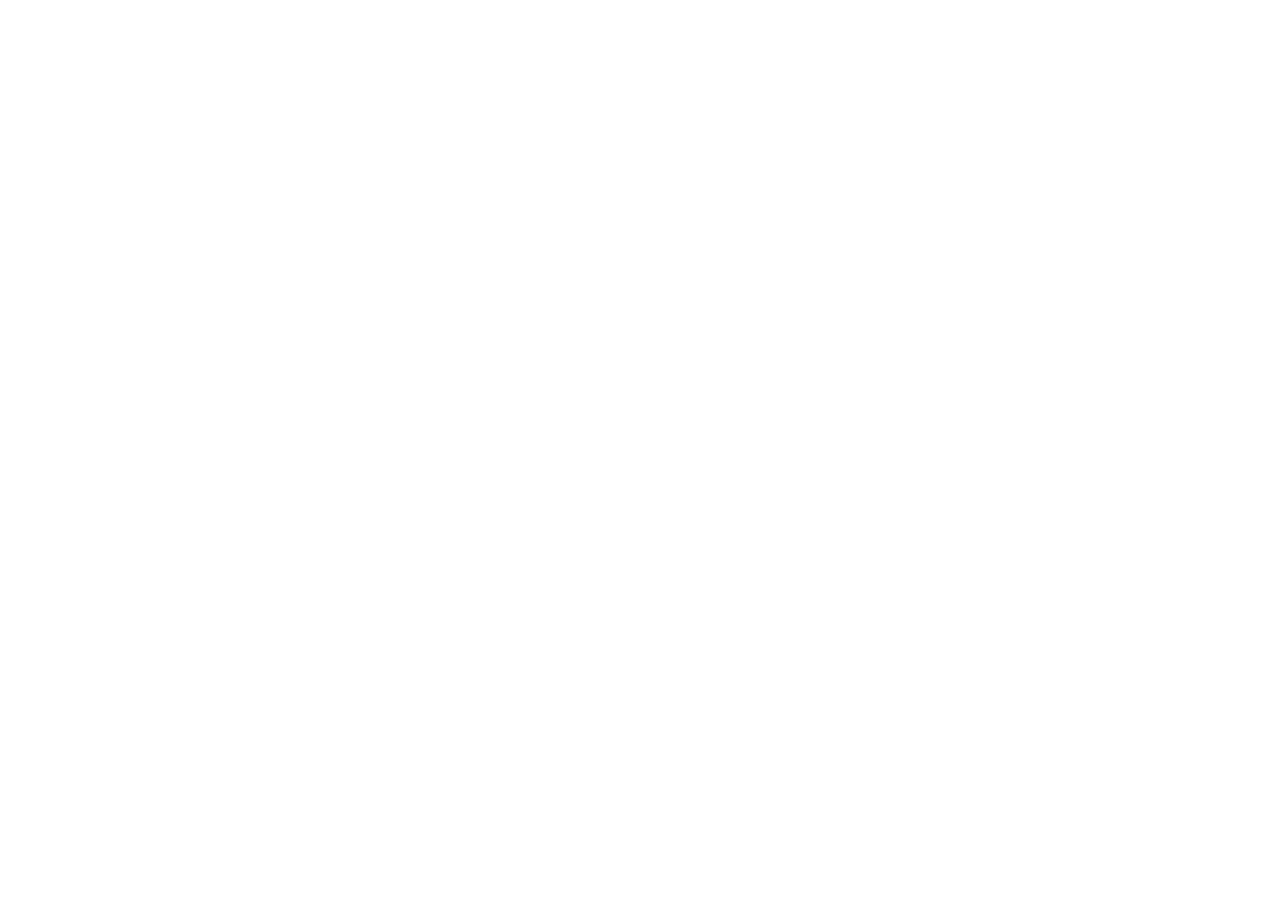
==== about.html @ a65d9032 "Add files via upload" ====
<!DOCTYPE html>
<html lang="en">
<head>
<meta charset="utf-8">
<meta name="viewport" content="width=device-width, initial-scale=1">
<title>Methodology · Financing Quality Infrastructure in Africa</title>
<link rel="icon" href="assets/favicon.svg" type="image/svg+xml">
<link rel="stylesheet" href="css/main.css">
</head>
<body>
<main id="main">
  <section class="pad"><div class="wrap" id="content" style="max-width:820px"></div></section>
</main>
<script src="js/i18n.js"></script>
<script src="js/common.js"></script>
<script>
qiMount("about");
var C = {
 en: [
  ["Methodology in brief", ""],
  ["Why this survey", "Quality Infrastructure (QI), the system of standards, metrology, accreditation, conformity assessment and market surveillance, underpins trade competitiveness, industrial development and consumer protection. Across Africa, QI institutions remain chronically underfunded. Under the ACP Quality Infrastructure Programme (funded by the European Union and the OACPS), UNIDO, AUDA-NEPAD and the African Union Commission are building the evidence base on how QI is financed, where the gaps are, and which financing solutions are feasible. Results feed a continental publication in November 2026."],
  ["The adaptive design", "Each respondent answers 43 items in 20 to 25 minutes: a 6-item profile, a 19-question common core, one 8-question module fitted to the country's tier, one 8-question module for the respondent's institutional family, and a 2-item closing. Questions appear in screens of at most four. There are no right or wrong answers; FACT, ESTIMATE and PERCEPTION tags keep facts checkable and judgements honest."],
  ["Country tiers", "Every African Union member state (all 55) is assigned to one of three tiers before fieldwork, using only published, verifiable evidence: ILAC MRA signatory status (own or through the regional bodies SADCAS and SOAC), BIPM membership and CMCs published in the KCDB, ISO membership category, OIML membership, and ARSO and AFRIMETS participation, cross-checked against GQII 2025 and UNIDO's QI4SD Index 2024. The scoring rule is deterministic: anyone can recompute every assignment from the cited sources. Respondents answer no screening questions."],
  ["Who answers", "Seven respondent families: finance and budget authorities; policy, oversight and authorities; QI institutions; regulators and market surveillance; private sector and MSMEs; banks, DFIs and investors; development partners, RECs, academia and subnational government. Country coordinators target 11 to 20 respondents per country across the families."],
  ["Data protection", "Participation is voluntary and consent is collected first. Responses are confidential and reported only in aggregate; no public figure is shown from fewer than 3 respondents. Names and emails are stored separately from answers and used only for administration. Processing aligns with the AU Convention on Cyber Security and Personal Data Protection (Malabo Convention) and with the GDPR where applicable."],
  ["Zero-fabrication rule", "This platform never displays invented data. Analytics show only verified published statuses (with their as-of dates) and, once fieldwork begins, aggregated survey responses that pass validation and the aggregation threshold. Sample charts in this prototype carry a visible DEMO DATA mark."]
 ],
 fr: [
  ["La méthodologie en bref", ""],
  ["Pourquoi cette enquête", "L'infrastructure de la qualité (IQ), le système des normes, de la métrologie, de l'accréditation, de l'évaluation de la conformité et de la surveillance du marché, sous-tend la compétitivité commerciale, le développement industriel et la protection des consommateurs. En Afrique, les institutions de l'IQ demeurent chroniquement sous-financées. Dans le cadre du Programme Infrastructure Qualité ACP (financé par l'Union européenne et l'OEACP), l'ONUDI, l'AUDA-NEPAD et la Commission de l'Union africaine construisent la base de données sur le financement de l'IQ, les déficits et les solutions envisageables. Les résultats alimentent une publication continentale en novembre 2026."],
  ["La conception adaptative", "Chaque répondant traite 43 questions en 20 à 25 minutes : un profil de 6 questions, un tronc commun de 19 questions, un module de 8 questions adapté au palier du pays, un module de 8 questions propre à sa famille institutionnelle et une clôture de 2 questions. Les questions s'affichent par écrans de quatre au maximum. Il n'y a ni bonnes ni mauvaises réponses ; les étiquettes FACT, ESTIMATE et PERCEPTION distinguent les faits vérifiables des jugements professionnels."],
  ["Les paliers pays", "Chaque État membre de l'Union africaine (les 55) est affecté à l'un des trois paliers avant le terrain, sur la seule base de données publiées et vérifiables : statut de signataire du MRA de l'ILAC (en propre ou via les organismes régionaux SADCAS et SOAC), adhésion au BIPM et CMC publiées dans la KCDB, catégorie de membre ISO, adhésion à l'OIML, participation à l'ARSO et à AFRIMETS, avec recoupement par le GQII 2025 et l'indice QI4SD 2024 de l'ONUDI. La règle de notation est déterministe : chacun peut recalculer chaque affectation à partir des sources citées. Les répondants ne remplissent aucun questionnaire de présélection."],
  ["Qui répond", "Sept familles de répondants : autorités des finances et du budget ; politiques, contrôle et autorités ; institutions de l'IQ ; régulateurs et surveillance du marché ; secteur privé et MPME ; banques, IFD et investisseurs ; partenaires, CER, académie et collectivités. Les coordonnateurs nationaux visent 11 à 20 répondants par pays répartis entre les familles."],
  ["Protection des données", "La participation est volontaire et le consentement est recueilli en premier. Les réponses sont confidentielles et publiées uniquement sous forme agrégée ; aucun chiffre public n'est issu de moins de 3 répondants. Les noms et courriels sont conservés séparément des réponses et servent uniquement à l'administration. Le traitement s'aligne sur la Convention de Malabo de l'UA et sur le RGPD lorsqu'il s'applique."],
  ["Règle de zéro fabrication", "Cette plateforme n'affiche jamais de données inventées. Les analyses ne montrent que des statuts publiés vérifiés (avec leur date de référence) et, dès le début du terrain, des réponses agrégées ayant passé la validation et le seuil d'agrégation. Les graphiques d'exemple de ce prototype portent la mention visible DONNÉES DE DÉMONSTRATION."]
 ],
 ar: [
  ["المنهجية باختصار", ""],
  ["لماذا هذا الاستبيان", "البنية التحتية للجودة، أي منظومة المواصفات والمترولوجيا والاعتماد وتقييم المطابقة ومراقبة السوق، هي أساس القدرة التنافسية التجارية والتنمية الصناعية وحماية المستهلك. وتعاني مؤسساتها في أفريقيا نقصاً مزمناً في التمويل. في إطار برنامج البنية التحتية للجودة لدول أفريقيا والكاريبي والمحيط الهادئ (بتمويل من الاتحاد الأوروبي ومنظمة دول أفريقيا والكاريبي والمحيط الهادئ)، تبني اليونيدو وأودا-نيباد ومفوضية الاتحاد الأفريقي قاعدة الأدلة حول كيفية تمويل هذه المنظومة ومواطن الفجوات والحلول التمويلية الممكنة. وتغذي النتائج منشوراً قارياً في نوفمبر 2026."],
  ["التصميم التكيفي", "يجيب كل مشارك عن 43 عنصراً في 20 إلى 25 دقيقة: ملف تعريفي من 6 عناصر، وجذع مشترك من 19 سؤالاً، ووحدة من 8 أسئلة تناسب فئة البلد، ووحدة من 8 أسئلة تخص الفئة المؤسسية للمجيب، وخاتمة من عنصرين. وتظهر الأسئلة في شاشات لا تتجاوز أربعة أسئلة. لا توجد إجابات صحيحة أو خاطئة؛ وتميّز وسوم الحقيقة والتقدير والانطباع بين الوقائع القابلة للتحقق والأحكام المهنية."],
  ["فئات البلدان", "تُصنَّف كل دولة عضو في الاتحاد الأفريقي (وعددها 55) في واحدة من ثلاث فئات قبل العمل الميداني، استناداً حصراً إلى أدلة منشورة وقابلة للتحقق: صفة الموقِّع على ترتيب ILAC MRA (مباشرة أو عبر الهيئتين الإقليميتين سادكاس وسواك)، وعضوية المكتب الدولي للأوزان والمقاييس والقدرات المنشورة في قاعدة KCDB، وفئة العضوية في الأيزو، وعضوية المنظمة الدولية للمترولوجيا القانونية، والمشاركة في أرسو وأفريميتس، مع مقارنة بمؤشر GQII 2025 ومؤشر اليونيدو QI4SD 2024. قاعدة التصنيف حتمية: يمكن لأي جهة إعادة احتساب كل تصنيف من المصادر المذكورة. ولا يجيب المشاركون عن أي أسئلة فرز."],
  ["من يجيب", "سبع فئات من المجيبين: سلطات المالية والموازنة؛ السياسات والرقابة والهيئات؛ مؤسسات البنية التحتية للجودة؛ الجهات التنظيمية ومراقبة السوق؛ القطاع الخاص والمنشآت الصغرى والصغيرة والمتوسطة؛ المصارف ومؤسسات التمويل الإنمائي والمستثمرون؛ الشركاء والتجمعات الإقليمية والأوساط الأكاديمية والحكومات المحلية. ويستهدف المنسقون الوطنيون من 11 إلى 20 مجيباً في كل بلد موزعين على الفئات."],
  ["حماية البيانات", "المشاركة طوعية وتُجمع الموافقة أولاً. الإجابات سرية ولا تُنشر إلا بشكل مجمّع؛ ولا يُعرض أي رقم علني مستمد من أقل من ثلاثة مجيبين. وتُحفظ الأسماء وعناوين البريد منفصلة عن الإجابات وتُستخدم للأغراض الإدارية فقط. وتتوافق المعالجة مع اتفاقية مالابو للاتحاد الأفريقي ومع اللائحة الأوروبية لحماية البيانات حيثما تنطبق."],
  ["قاعدة عدم الاختلاق", "لا تعرض هذه المنصة أبداً بيانات مختلَقة. تُظهر التحليلات فقط الحالات المنشورة المُتحقَّق منها (مع تواريخها المرجعية)، وبعد بدء العمل الميداني، الإجابات المجمّعة التي تجتاز التحقق وعتبة التجميع. أما الرسوم التوضيحية في هذا النموذج فتحمل علامة «بيانات توضيحية» ظاهرة."]
 ]
};
var blocks = C[qiLang] || C.en;
document.getElementById("content").innerHTML = blocks.map(function(b, i){
  if (i === 0) return '<h2 class="sec" style="font-size:28px">' + esc(b[0]) + '</h2>';
  return '<h3 style="color:var(--navy);margin-top:26px">' + esc(b[0]) + '</h3><p style="font-size:15px;color:#333">' + esc(b[1]) + '</p>';
}).join("");
document.getElementById("content").insertAdjacentHTML("beforeend",
  '<p style="margin-top:26px"><a class="btn primary" href="survey.html?lang=' + qiLang + '">' + esc(T(QI_I18N.hero.cta)) + '</a></p>');
</script>
</body>
</html>
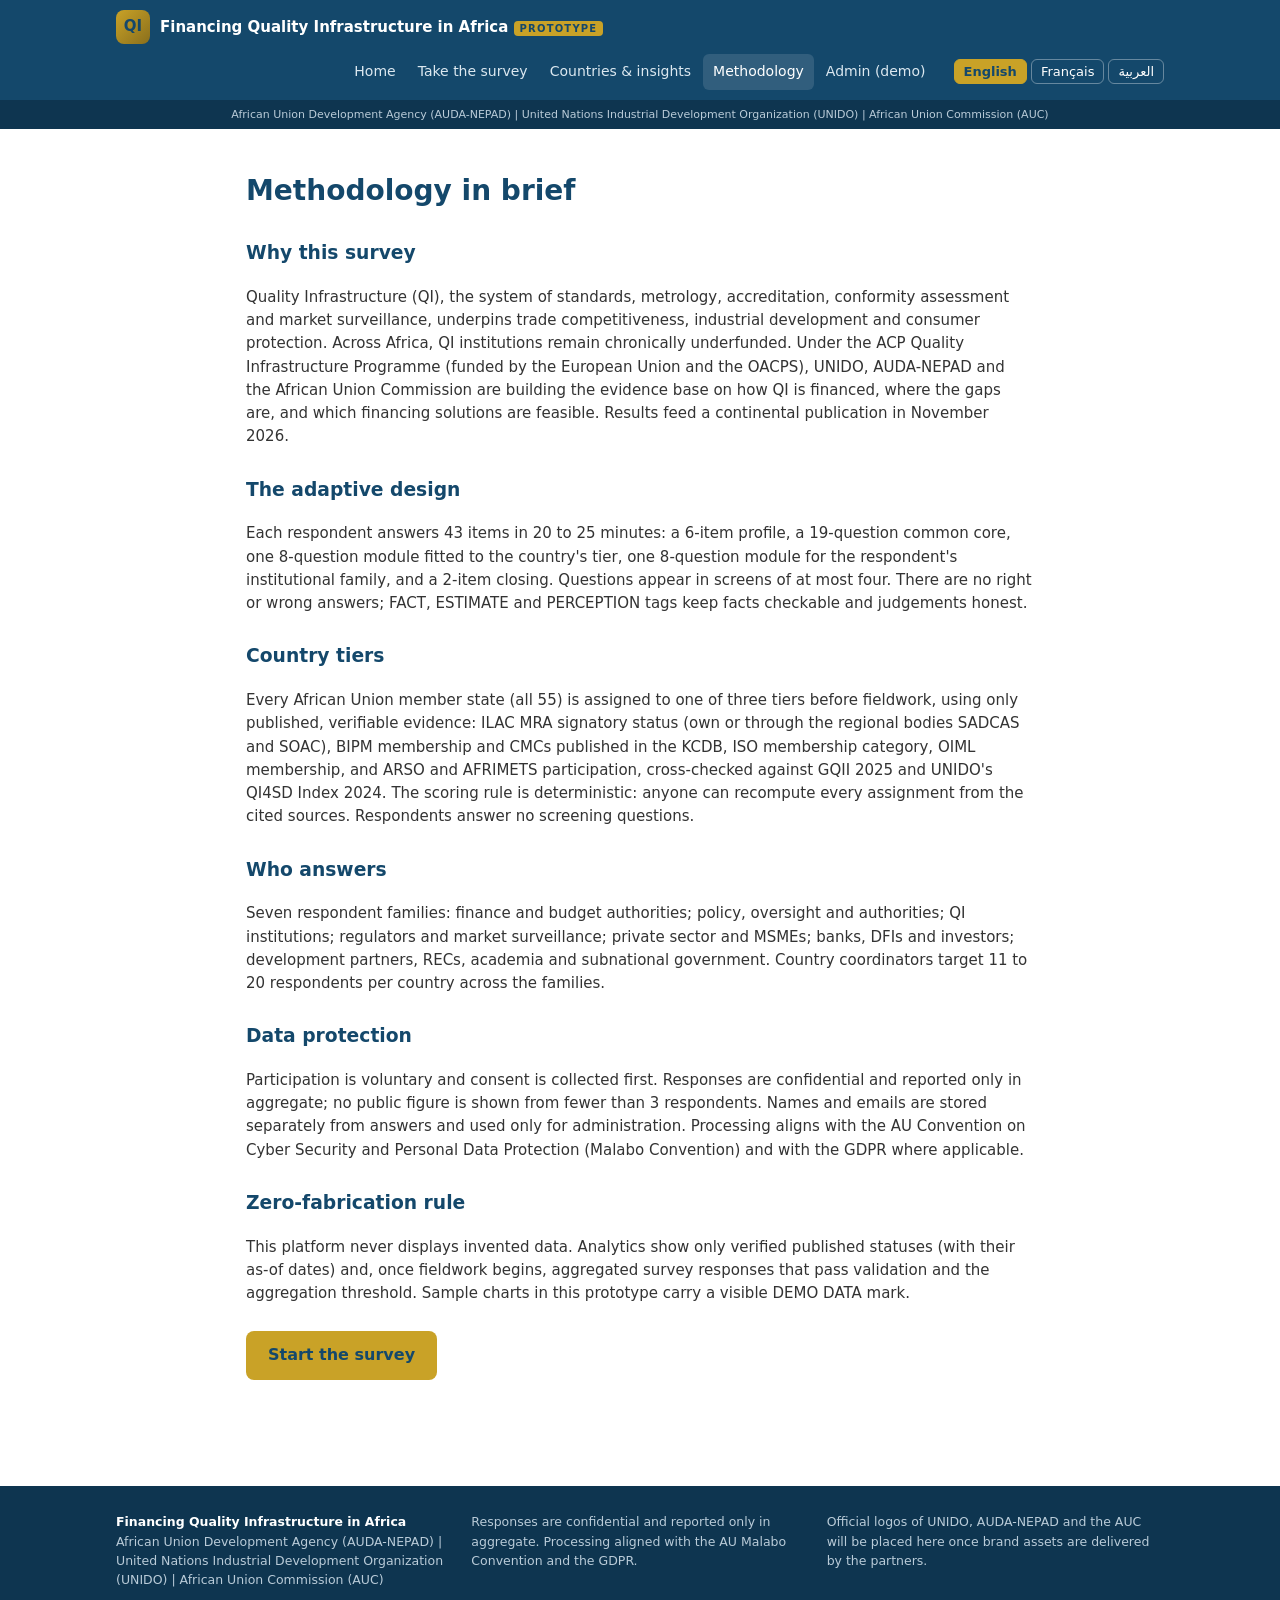
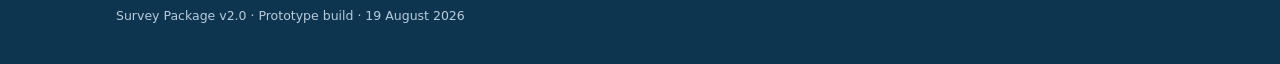
==== commit 883b109d: "Add files via upload" ====
--- a/about.html
+++ b/about.html
@@ -4,15 +4,15 @@
 <meta charset="utf-8">
 <meta name="viewport" content="width=device-width, initial-scale=1">
 <title>Methodology · Financing Quality Infrastructure in Africa</title>
-<link rel="icon" href="assets/favicon.svg" type="image/svg+xml">
-<link rel="stylesheet" href="css/main.css">
+<link rel="icon" href="favicon.svg" type="image/svg+xml">
+<link rel="stylesheet" href="main.css">
 </head>
 <body>
 <main id="main">
   <section class="pad"><div class="wrap" id="content" style="max-width:820px"></div></section>
 </main>
-<script src="js/i18n.js"></script>
-<script src="js/common.js"></script>
+<script src="i18n.js"></script>
+<script src="common.js"></script>
 <script>
 qiMount("about");
 var C = {
--- a/main.css
+++ b/main.css
@@ -0,0 +1,162 @@
+/* Financing Quality Infrastructure in Africa, prototype. Mobile-first, low-bandwidth, RTL-ready. */
+:root{
+  --navy:#14486B; --navy-d:#0E3550; --teal:#1F7A8C; --gold:#C9A227; --ink:#222; --grey:#5A6B76;
+  --light:#F2F6F9; --band:#E8EEF3; --line:#D5DEE5; --white:#fff;
+  /* tier colors: CVD-validated trio (dataviz validator, light surface, all checks pass) */
+  --t1:#eb6834; --t2:#2a78d6; --t3:#008300; --red:#B3261E;
+  --radius:10px; --shadow:0 1px 3px rgba(20,72,107,.10);
+  --sans:"Segoe UI",system-ui,-apple-system,"Noto Sans","Noto Sans Arabic",Tahoma,Arial,sans-serif;
+}
+*{box-sizing:border-box}
+html{-webkit-text-size-adjust:100%}
+body{margin:0;font-family:var(--sans);color:var(--ink);background:var(--white);line-height:1.55;font-size:16px}
+[dir="rtl"] body{line-height:1.7}
+img{max-width:100%}
+a{color:var(--teal)}
+.wrap{max-width:1080px;margin:0 auto;padding:0 16px}
+.skip{position:absolute;width:1px;height:1px;overflow:hidden;clip-path:inset(50%);white-space:nowrap}
+.skip:focus{position:fixed;inset-inline-start:8px;top:8px;width:auto;height:auto;overflow:visible;clip-path:none;background:var(--navy);color:#fff;padding:8px 14px;border-radius:6px;z-index:99}
+
+/* header */
+header.site{background:var(--navy);color:#fff}
+.topbar{display:flex;align-items:center;gap:10px;padding:10px 0;flex-wrap:wrap}
+.brand{display:flex;align-items:center;gap:10px;text-decoration:none;color:#fff;min-inline-size:0}
+.brand .mark{width:34px;height:34px;border-radius:8px;background:linear-gradient(135deg,var(--gold),#8a6f1c);display:grid;place-items:center;font-weight:800;color:var(--navy);font-size:15px;flex:none}
+.brand .name{font-weight:700;font-size:15px;line-height:1.25}
+.badge-proto{font-size:10px;font-weight:800;letter-spacing:.12em;background:var(--gold);color:var(--navy);border-radius:4px;padding:2px 6px;flex:none}
+nav.main{display:flex;gap:2px;flex-wrap:wrap;margin-inline-start:auto}
+nav.main a{color:#DCE8F0;text-decoration:none;padding:7px 10px;border-radius:6px;font-size:14px}
+nav.main a[aria-current="page"],nav.main a:hover{background:rgba(255,255,255,.12);color:#fff}
+.langs{display:flex;gap:4px;margin-inline-start:8px}
+.langs button{background:transparent;border:1px solid rgba(255,255,255,.35);color:#fff;border-radius:6px;padding:4px 9px;font-size:13px;cursor:pointer;font-family:inherit}
+.langs button[aria-pressed="true"]{background:var(--gold);border-color:var(--gold);color:var(--navy);font-weight:700}
+.partnerline{background:var(--navy-d);color:#B9CBD8;font-size:11px;padding:6px 0;text-align:center}
+
+/* hero */
+.hero{background:linear-gradient(180deg,var(--navy) 0%,#175077 100%);color:#fff;padding:42px 0 48px}
+.hero .kicker{color:var(--gold);font-weight:700;letter-spacing:.14em;font-size:12px;text-transform:uppercase}
+.hero h1{font-size:clamp(24px,4.5vw,38px);line-height:1.2;margin:.4em 0 .4em;max-width:22em}
+.hero p.lead{color:#D7E4EE;max-width:46em;font-size:17px}
+.btn{display:inline-block;border:0;border-radius:8px;padding:12px 22px;font-size:16px;font-weight:700;cursor:pointer;text-decoration:none;font-family:inherit}
+.btn.primary{background:var(--gold);color:var(--navy)}
+.btn.primary:hover{background:#d9b23a}
+.btn.ghost{background:transparent;color:#fff;border:1.5px solid rgba(255,255,255,.5);margin-inline-start:10px}
+.btn.ghost:hover{border-color:#fff}
+.btn.small{padding:8px 14px;font-size:14px}
+.btn[disabled]{opacity:.55;cursor:not-allowed}
+
+/* sections */
+section.pad{padding:40px 0}
+h2.sec{color:var(--navy);font-size:clamp(20px,3vw,27px);margin:0 0 6px}
+p.sub{color:var(--grey);margin-top:0;max-width:52em}
+.grid4{display:grid;gap:14px;grid-template-columns:repeat(auto-fit,minmax(210px,1fr));margin-top:18px}
+.card{background:var(--light);border:1px solid var(--line);border-radius:var(--radius);padding:16px}
+.card h3{margin:.2em 0 .3em;color:var(--navy);font-size:16px}
+.card p{margin:0;color:var(--grey);font-size:14px}
+.stepnum{width:30px;height:30px;border-radius:50%;background:var(--teal);color:#fff;display:grid;place-items:center;font-weight:800;font-size:14px;margin-bottom:8px}
+
+/* country grid */
+.cfilter{display:flex;gap:10px;flex-wrap:wrap;margin:14px 0}
+.cfilter input{flex:1;min-width:210px;padding:10px 12px;border:1px solid var(--line);border-radius:8px;font-size:15px;font-family:inherit}
+.cgrid{display:grid;gap:8px;grid-template-columns:repeat(auto-fill,minmax(160px,1fr))}
+.cc{border:1px solid var(--line);border-radius:8px;padding:9px 10px;background:#fff;font-size:13px;position:relative}
+.cc.off{background:#FAFBFC;color:var(--grey)}
+.cc b{display:block;font-size:13.5px;color:var(--ink);margin-bottom:3px}
+.cc.off b{color:var(--grey)}
+.cc .tt{display:inline-block;width:10px;height:10px;border-radius:50%;margin-inline-end:5px;vertical-align:baseline}
+.tt.t1{background:var(--t1)}.tt.t2{background:var(--t2)}.tt.t3{background:var(--t3)}
+.cc .st{font-size:11px;color:var(--grey)}
+.cc .w1tag{position:absolute;top:7px;inset-inline-end:8px;font-size:9.5px;font-weight:800;color:var(--t3);letter-spacing:.05em}
+
+/* survey */
+.spanel{max-width:760px;margin:26px auto 60px;padding:0 16px}
+.scard{background:#fff;border:1px solid var(--line);border-radius:12px;box-shadow:var(--shadow);padding:22px}
+.progress{height:8px;background:var(--band);border-radius:99px;margin:14px 0 4px;overflow:hidden}
+.progress>div{height:100%;background:linear-gradient(90deg,var(--teal),var(--navy));border-radius:99px;transition:width .3s}
+.pmeta{display:flex;justify-content:space-between;font-size:12.5px;color:var(--grey);margin-bottom:14px}
+.qb{border-inline-start:4px solid var(--teal);padding:10px 14px;margin:18px 0;background:var(--light);border-radius:0 8px 8px 0}
+[dir="rtl"] .qb{border-radius:8px 0 0 8px}
+.qb .qid{font-weight:800;color:var(--teal);font-size:13px;margin-inline-end:8px}
+.qb .qtag{font-size:10.5px;font-weight:800;color:var(--gold);letter-spacing:.06em;margin-inline-end:8px}
+.qb .qtext{font-weight:600;font-size:15.5px}
+.qb .err{color:var(--red);font-size:13px;margin-top:8px;font-weight:600;display:none}
+.qb.invalid{border-inline-start-color:var(--red)}
+.qb.invalid .err{display:block}
+.opts{margin-top:10px;display:grid;gap:7px}
+.opt{display:flex;gap:9px;align-items:flex-start;background:#fff;border:1.5px solid var(--line);border-radius:8px;padding:9px 11px;cursor:pointer;font-size:14.5px}
+.opt:hover{border-color:var(--teal)}
+.opt input{margin-top:3px;accent-color:var(--teal);flex:none}
+.opt.sel{border-color:var(--teal);background:#EDF6F8}
+.miss{display:flex;gap:6px;flex-wrap:wrap;margin-top:9px}
+.miss button{font-size:12px;border:1px dashed var(--line);background:#fff;color:var(--grey);border-radius:99px;padding:4px 11px;cursor:pointer;font-family:inherit}
+.miss button.sel{background:var(--grey);color:#fff;border-style:solid}
+.fu{margin-top:8px;padding-inline-start:26px}
+.fu input,.fu textarea,.txt textarea,.txt input,.contact input{width:100%;padding:9px 11px;border:1px solid var(--line);border-radius:8px;font-size:14.5px;font-family:inherit}
+.matrix{margin-top:10px;display:grid;gap:10px}
+.mrow{background:#fff;border:1px solid var(--line);border-radius:8px;padding:9px 11px}
+.mrow .rlab{font-size:14px;font-weight:600;margin-bottom:7px}
+.mopts{display:flex;gap:6px;flex-wrap:wrap}
+.mopts button{border:1.5px solid var(--line);background:#fff;border-radius:99px;padding:5px 11px;font-size:12.5px;cursor:pointer;font-family:inherit}
+.mopts button.sel{background:var(--teal);border-color:var(--teal);color:#fff}
+.comp .mrow{display:flex;align-items:center;gap:10px;justify-content:space-between}
+.comp .rlab{margin:0;flex:1}
+.comp input{width:86px;padding:7px 9px;border:1px solid var(--line);border-radius:8px;font-size:15px;text-align:center;font-family:inherit}
+.comp .sumline{font-weight:700;font-size:14px;margin-top:8px}
+.comp .sumline.bad{color:var(--red)}
+.comp .sumline.ok{color:var(--t3)}
+.rank .opt{position:relative}
+.rank .opt .rk{position:absolute;inset-inline-end:10px;top:50%;transform:translateY(-50%);width:26px;height:26px;border-radius:50%;background:var(--gold);color:var(--navy);font-weight:800;display:grid;place-items:center;font-size:13px}
+.hint{font-size:12.5px;color:var(--grey);margin-top:6px}
+.navrow{display:flex;justify-content:space-between;gap:10px;margin-top:22px}
+.btn.nav{background:var(--navy);color:#fff}
+.btn.nav.sec{background:#fff;color:var(--navy);border:1.5px solid var(--line)}
+.pathchips{display:flex;gap:6px;flex-wrap:wrap;margin:10px 0}
+.pathchips span{font-size:11.5px;background:var(--band);border-radius:99px;padding:4px 10px;color:var(--navy);font-weight:600}
+.notice{background:#FFF8E6;border:1px solid #EAD48A;border-radius:8px;padding:10px 13px;font-size:13.5px;color:#6b5200;margin:12px 0}
+.okbox{background:#EDF7EE;border:1px solid #BFDFC3;border-radius:8px;padding:10px 13px;font-size:13.5px;color:#1D5622;margin:12px 0}
+
+/* review */
+.review dl{display:grid;grid-template-columns:1fr;gap:2px;font-size:13.5px}
+.review dt{color:var(--grey);margin-top:9px;font-size:12px}
+.review dd{margin:0;font-weight:600}
+
+/* insights */
+.badge{display:inline-block;font-size:10px;font-weight:800;letter-spacing:.1em;border-radius:4px;padding:3px 8px;vertical-align:middle;margin-inline-start:8px}
+.badge.real{background:#E3F1E4;color:#1D5622;border:1px solid #BFDFC3}
+.badge.demo{background:#FDECEC;color:#8f1d16;border:1px solid #F2C2BE}
+.tablewrap{overflow-x:auto;border:1px solid var(--line);border-radius:10px;margin-top:12px}
+table.data{border-collapse:collapse;width:100%;font-size:13px;min-width:760px}
+table.data th{background:var(--navy);color:#fff;text-align:start;padding:8px 10px;font-size:12px;position:sticky;top:0}
+table.data td{padding:7px 10px;border-top:1px solid var(--band)}
+table.data tr:nth-child(even) td{background:var(--light)}
+.tierpill{font-size:11px;font-weight:800;border-radius:99px;padding:2px 9px;color:#fff;white-space:nowrap}
+.tierpill.t1{background:var(--t1)}.tierpill.t2{background:var(--t2)}.tierpill.t3{background:var(--t3)}
+.chartbox{background:#fff;border:1px solid var(--line);border-radius:10px;padding:14px;margin-top:14px;position:relative}
+.chartbox h3{margin:0 0 4px;color:var(--navy);font-size:15.5px}
+.chartbox .src{font-size:11px;color:var(--grey);margin-top:8px}
+.demo-wm{position:absolute;inset-inline-end:10px;top:10px;opacity:.9}
+.legend{display:flex;gap:14px;flex-wrap:wrap;font-size:12px;color:var(--grey);margin-top:8px}
+.legend i{display:inline-block;width:11px;height:11px;border-radius:3px;margin-inline-end:5px;vertical-align:-1px}
+.kpis{display:grid;gap:12px;grid-template-columns:repeat(auto-fit,minmax(150px,1fr));margin-top:14px}
+.kpi{background:var(--light);border:1px solid var(--line);border-radius:10px;padding:12px 14px}
+.kpi b{display:block;font-size:26px;color:var(--navy)}
+.kpi span{font-size:12px;color:var(--grey)}
+
+/* admin */
+.adminbanner{background:var(--red);color:#fff;font-weight:700;font-size:13px;text-align:center;padding:8px 12px}
+
+/* footer */
+footer.site{background:var(--navy-d);color:#B9CBD8;margin-top:50px;padding:26px 0;font-size:12.5px}
+footer.site .cols{display:grid;gap:18px;grid-template-columns:repeat(auto-fit,minmax(240px,1fr))}
+footer.site b{color:#fff}
+
+/* utilities */
+.mt0{margin-top:0}.tc{text-align:center}
+@media (max-width:640px){
+  nav.main{order:3;width:100%;justify-content:flex-start}
+  .hero{padding:30px 0 34px}
+  .btn.ghost{margin-inline-start:0;margin-top:10px}
+  .comp .mrow{flex-wrap:wrap}
+}
+@media print{ header.site,footer.site,.navrow,.langs{display:none} }
+:focus-visible{outline:3px solid var(--gold);outline-offset:2px}
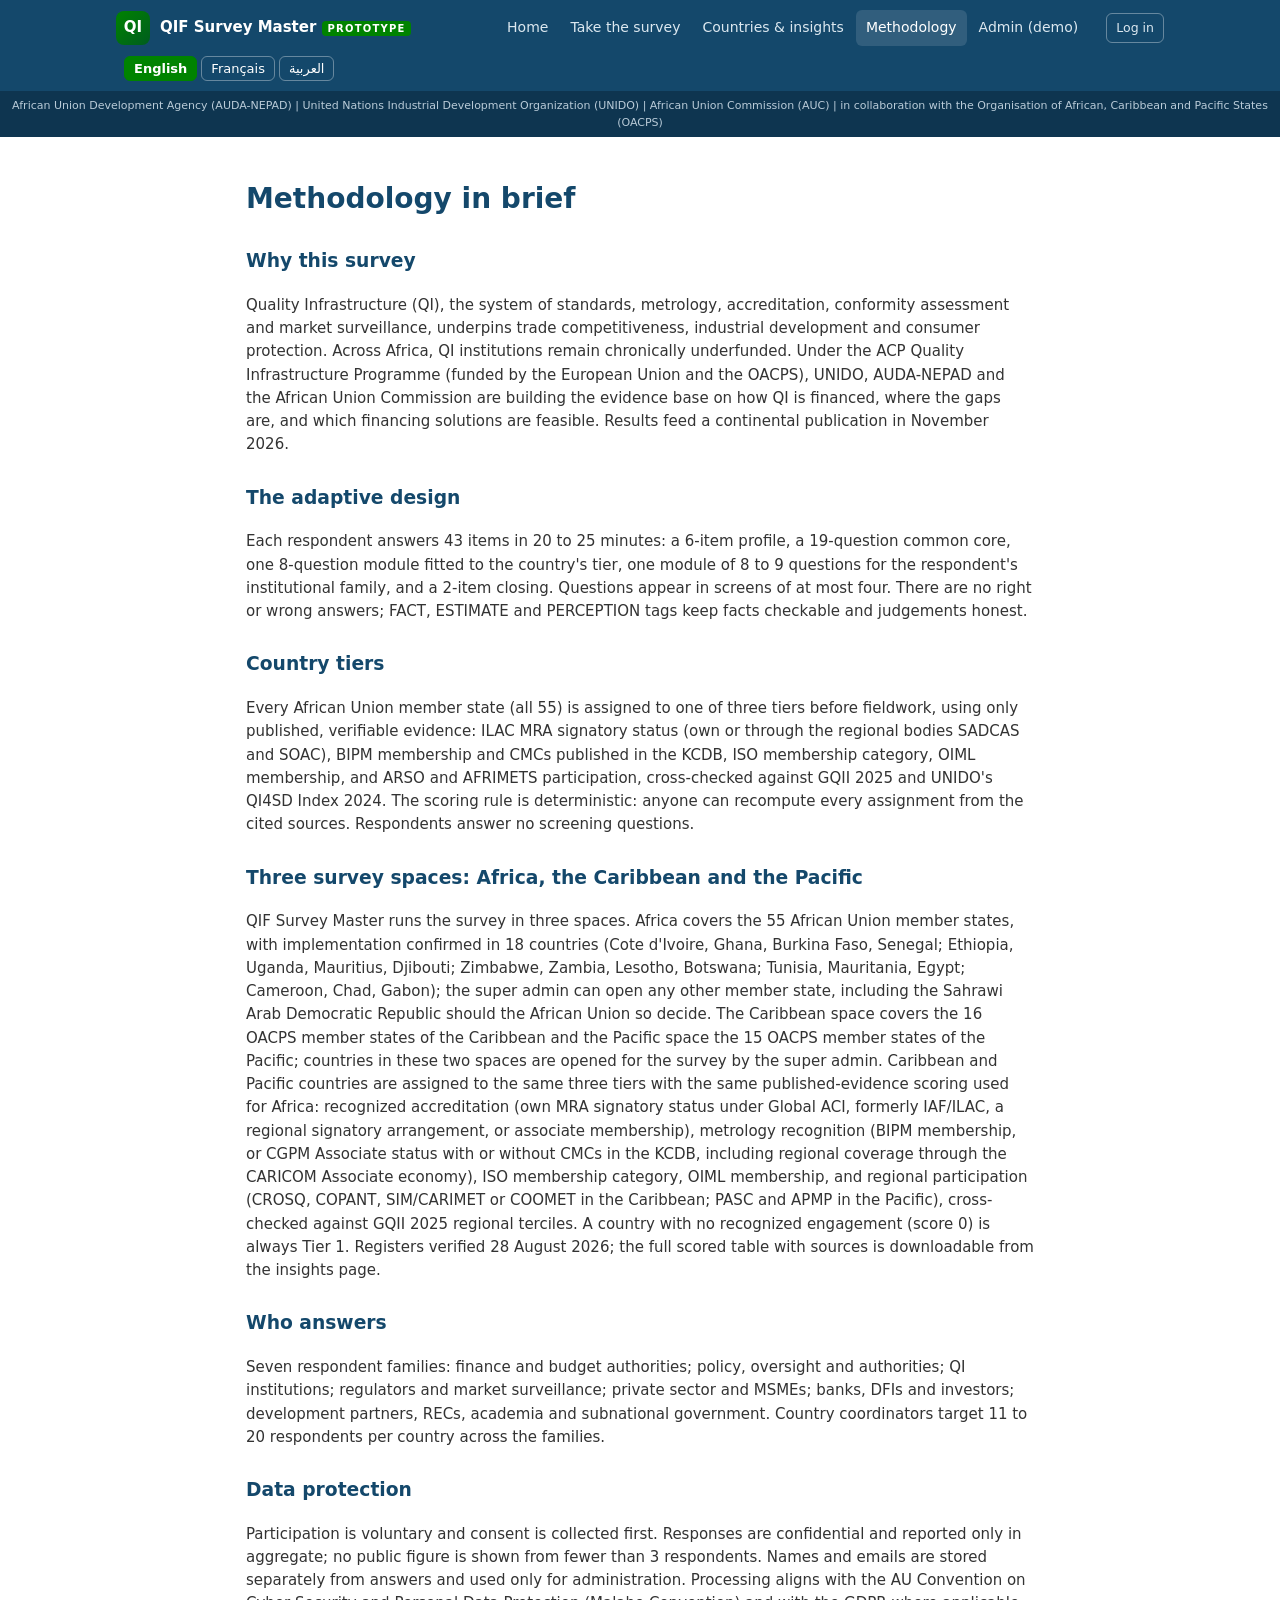
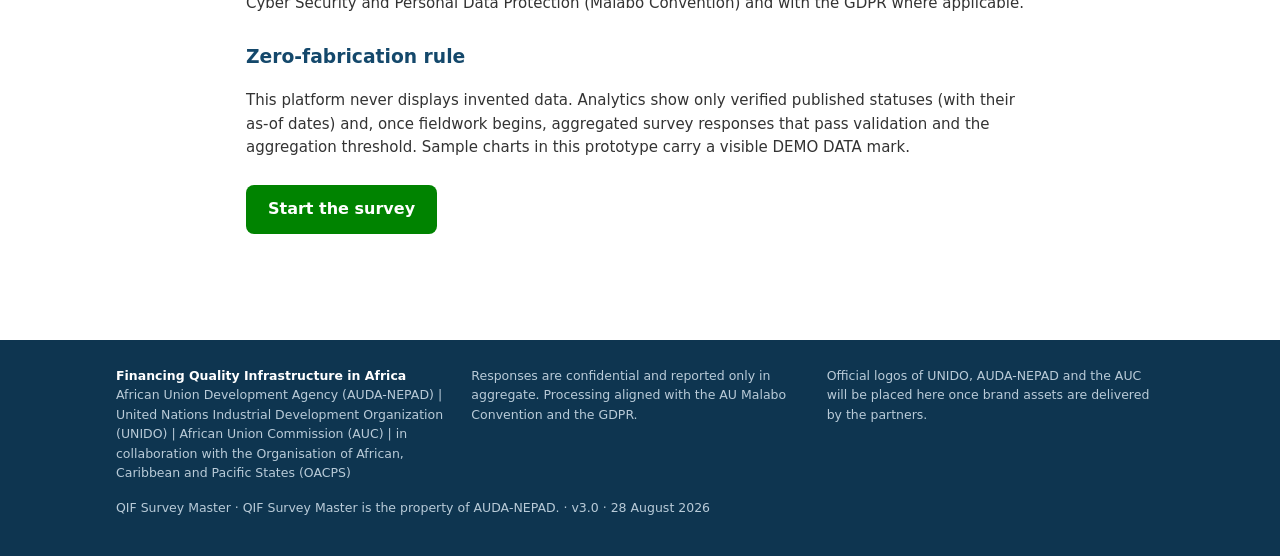
==== commit 8fc1d8a7: "v3: methodology — three ACP spaces section, 18 confirmed countries, tier rule Updated the adaptive d" ====
--- a/about.html
+++ b/about.html
@@ -19,8 +19,9 @@
  en: [
   ["Methodology in brief", ""],
   ["Why this survey", "Quality Infrastructure (QI), the system of standards, metrology, accreditation, conformity assessment and market surveillance, underpins trade competitiveness, industrial development and consumer protection. Across Africa, QI institutions remain chronically underfunded. Under the ACP Quality Infrastructure Programme (funded by the European Union and the OACPS), UNIDO, AUDA-NEPAD and the African Union Commission are building the evidence base on how QI is financed, where the gaps are, and which financing solutions are feasible. Results feed a continental publication in November 2026."],
-  ["The adaptive design", "Each respondent answers 43 items in 20 to 25 minutes: a 6-item profile, a 19-question common core, one 8-question module fitted to the country's tier, one 8-question module for the respondent's institutional family, and a 2-item closing. Questions appear in screens of at most four. There are no right or wrong answers; FACT, ESTIMATE and PERCEPTION tags keep facts checkable and judgements honest."],
+  ["The adaptive design", "Each respondent answers 43 items in 20 to 25 minutes: a 6-item profile, a 19-question common core, one 8-question module fitted to the country's tier, one module of 8 to 9 questions for the respondent's institutional family, and a 2-item closing. Questions appear in screens of at most four. There are no right or wrong answers; FACT, ESTIMATE and PERCEPTION tags keep facts checkable and judgements honest."],
   ["Country tiers", "Every African Union member state (all 55) is assigned to one of three tiers before fieldwork, using only published, verifiable evidence: ILAC MRA signatory status (own or through the regional bodies SADCAS and SOAC), BIPM membership and CMCs published in the KCDB, ISO membership category, OIML membership, and ARSO and AFRIMETS participation, cross-checked against GQII 2025 and UNIDO's QI4SD Index 2024. The scoring rule is deterministic: anyone can recompute every assignment from the cited sources. Respondents answer no screening questions."],
+  ["Three survey spaces: Africa, the Caribbean and the Pacific", "QIF Survey Master runs the survey in three spaces. Africa covers the 55 African Union member states, with implementation confirmed in 18 countries (Cote d'Ivoire, Ghana, Burkina Faso, Senegal; Ethiopia, Uganda, Mauritius, Djibouti; Zimbabwe, Zambia, Lesotho, Botswana; Tunisia, Mauritania, Egypt; Cameroon, Chad, Gabon); the super admin can open any other member state, including the Sahrawi Arab Democratic Republic should the African Union so decide. The Caribbean space covers the 16 OACPS member states of the Caribbean and the Pacific space the 15 OACPS member states of the Pacific; countries in these two spaces are opened for the survey by the super admin. Caribbean and Pacific countries are assigned to the same three tiers with the same published-evidence scoring used for Africa: recognized accreditation (own MRA signatory status under Global ACI, formerly IAF/ILAC, a regional signatory arrangement, or associate membership), metrology recognition (BIPM membership, or CGPM Associate status with or without CMCs in the KCDB, including regional coverage through the CARICOM Associate economy), ISO membership category, OIML membership, and regional participation (CROSQ, COPANT, SIM/CARIMET or COOMET in the Caribbean; PASC and APMP in the Pacific), cross-checked against GQII 2025 regional terciles. A country with no recognized engagement (score 0) is always Tier 1. Registers verified 28 August 2026; the full scored table with sources is downloadable from the insights page."],
   ["Who answers", "Seven respondent families: finance and budget authorities; policy, oversight and authorities; QI institutions; regulators and market surveillance; private sector and MSMEs; banks, DFIs and investors; development partners, RECs, academia and subnational government. Country coordinators target 11 to 20 respondents per country across the families."],
   ["Data protection", "Participation is voluntary and consent is collected first. Responses are confidential and reported only in aggregate; no public figure is shown from fewer than 3 respondents. Names and emails are stored separately from answers and used only for administration. Processing aligns with the AU Convention on Cyber Security and Personal Data Protection (Malabo Convention) and with the GDPR where applicable."],
   ["Zero-fabrication rule", "This platform never displays invented data. Analytics show only verified published statuses (with their as-of dates) and, once fieldwork begins, aggregated survey responses that pass validation and the aggregation threshold. Sample charts in this prototype carry a visible DEMO DATA mark."]
@@ -28,8 +29,9 @@
  fr: [
   ["La méthodologie en bref", ""],
   ["Pourquoi cette enquête", "L'infrastructure de la qualité (IQ), le système des normes, de la métrologie, de l'accréditation, de l'évaluation de la conformité et de la surveillance du marché, sous-tend la compétitivité commerciale, le développement industriel et la protection des consommateurs. En Afrique, les institutions de l'IQ demeurent chroniquement sous-financées. Dans le cadre du Programme Infrastructure Qualité ACP (financé par l'Union européenne et l'OEACP), l'ONUDI, l'AUDA-NEPAD et la Commission de l'Union africaine construisent la base de données sur le financement de l'IQ, les déficits et les solutions envisageables. Les résultats alimentent une publication continentale en novembre 2026."],
-  ["La conception adaptative", "Chaque répondant traite 43 questions en 20 à 25 minutes : un profil de 6 questions, un tronc commun de 19 questions, un module de 8 questions adapté au palier du pays, un module de 8 questions propre à sa famille institutionnelle et une clôture de 2 questions. Les questions s'affichent par écrans de quatre au maximum. Il n'y a ni bonnes ni mauvaises réponses ; les étiquettes FACT, ESTIMATE et PERCEPTION distinguent les faits vérifiables des jugements professionnels."],
+  ["La conception adaptative", "Chaque répondant traite 43 questions en 20 à 25 minutes : un profil de 6 questions, un tronc commun de 19 questions, un module de 8 questions adapté au palier du pays, un module de 8 à 9 questions propre à sa famille institutionnelle et une clôture de 2 questions. Les questions s'affichent par écrans de quatre au maximum. Il n'y a ni bonnes ni mauvaises réponses ; les étiquettes FACT, ESTIMATE et PERCEPTION distinguent les faits vérifiables des jugements professionnels."],
   ["Les paliers pays", "Chaque État membre de l'Union africaine (les 55) est affecté à l'un des trois paliers avant le terrain, sur la seule base de données publiées et vérifiables : statut de signataire du MRA de l'ILAC (en propre ou via les organismes régionaux SADCAS et SOAC), adhésion au BIPM et CMC publiées dans la KCDB, catégorie de membre ISO, adhésion à l'OIML, participation à l'ARSO et à AFRIMETS, avec recoupement par le GQII 2025 et l'indice QI4SD 2024 de l'ONUDI. La règle de notation est déterministe : chacun peut recalculer chaque affectation à partir des sources citées. Les répondants ne remplissent aucun questionnaire de présélection."],
+  ["Trois espaces d'enquête : Afrique, Caraïbes, Pacifique", "QIF Survey Master déploie l'enquête dans trois espaces. L'Afrique couvre les 55 États membres de l'Union africaine, avec une mise en œuvre confirmée dans 18 pays (Côte d'Ivoire, Ghana, Burkina Faso, Sénégal ; Éthiopie, Ouganda, Maurice, Djibouti ; Zimbabwe, Zambie, Lesotho, Botswana ; Tunisie, Mauritanie, Égypte ; Cameroun, Tchad, Gabon) ; le super administrateur peut ouvrir tout autre État membre, y compris la République arabe sahraouie démocratique si l'Union africaine en décide ainsi. L'espace Caraïbes couvre les 16 États membres caribéens de l'OEACP et l'espace Pacifique les 15 États membres pacifiques ; les pays de ces deux espaces sont ouverts par le super administrateur. Les pays des Caraïbes et du Pacifique sont affectés aux trois mêmes paliers avec la même notation fondée sur des données publiées que pour l'Afrique : accréditation reconnue (signataire en propre du MRA sous Global ACI, anciennement IAF/ILAC, dispositif régional signataire ou statut d'associé), reconnaissance métrologique (adhésion au BIPM, statut d'associé à la CGPM avec ou sans CMC dans la KCDB, y compris la couverture régionale via l'économie associée CARICOM), catégorie de membre ISO, adhésion à l'OIML et participation régionale (CROSQ, COPANT, SIM/CARIMET ou COOMET pour les Caraïbes ; PASC et APMP pour le Pacifique), recoupées par les terciles régionaux du GQII 2025. Un pays sans engagement reconnu (score 0) est toujours au palier 1. Registres vérifiés le 28 août 2026 ; la table complète avec sources est téléchargeable depuis la page des données."],
   ["Qui répond", "Sept familles de répondants : autorités des finances et du budget ; politiques, contrôle et autorités ; institutions de l'IQ ; régulateurs et surveillance du marché ; secteur privé et MPME ; banques, IFD et investisseurs ; partenaires, CER, académie et collectivités. Les coordonnateurs nationaux visent 11 à 20 répondants par pays répartis entre les familles."],
   ["Protection des données", "La participation est volontaire et le consentement est recueilli en premier. Les réponses sont confidentielles et publiées uniquement sous forme agrégée ; aucun chiffre public n'est issu de moins de 3 répondants. Les noms et courriels sont conservés séparément des réponses et servent uniquement à l'administration. Le traitement s'aligne sur la Convention de Malabo de l'UA et sur le RGPD lorsqu'il s'applique."],
   ["Règle de zéro fabrication", "Cette plateforme n'affiche jamais de données inventées. Les analyses ne montrent que des statuts publiés vérifiés (avec leur date de référence) et, dès le début du terrain, des réponses agrégées ayant passé la validation et le seuil d'agrégation. Les graphiques d'exemple de ce prototype portent la mention visible DONNÉES DE DÉMONSTRATION."]
@@ -37,8 +39,9 @@
  ar: [
   ["المنهجية باختصار", ""],
   ["لماذا هذا الاستبيان", "البنية التحتية للجودة، أي منظومة المواصفات والمترولوجيا والاعتماد وتقييم المطابقة ومراقبة السوق، هي أساس القدرة التنافسية التجارية والتنمية الصناعية وحماية المستهلك. وتعاني مؤسساتها في أفريقيا نقصاً مزمناً في التمويل. في إطار برنامج البنية التحتية للجودة لدول أفريقيا والكاريبي والمحيط الهادئ (بتمويل من الاتحاد الأوروبي ومنظمة دول أفريقيا والكاريبي والمحيط الهادئ)، تبني اليونيدو وأودا-نيباد ومفوضية الاتحاد الأفريقي قاعدة الأدلة حول كيفية تمويل هذه المنظومة ومواطن الفجوات والحلول التمويلية الممكنة. وتغذي النتائج منشوراً قارياً في نوفمبر 2026."],
-  ["التصميم التكيفي", "يجيب كل مشارك عن 43 عنصراً في 20 إلى 25 دقيقة: ملف تعريفي من 6 عناصر، وجذع مشترك من 19 سؤالاً، ووحدة من 8 أسئلة تناسب فئة البلد، ووحدة من 8 أسئلة تخص الفئة المؤسسية للمجيب، وخاتمة من عنصرين. وتظهر الأسئلة في شاشات لا تتجاوز أربعة أسئلة. لا توجد إجابات صحيحة أو خاطئة؛ وتميّز وسوم الحقيقة والتقدير والانطباع بين الوقائع القابلة للتحقق والأحكام المهنية."],
+  ["التصميم التكيفي", "يجيب كل مشارك عن 43 عنصراً في 20 إلى 25 دقيقة: ملف تعريفي من 6 عناصر، وجذع مشترك من 19 سؤالاً، ووحدة من 8 أسئلة تناسب فئة البلد، ووحدة من 8 إلى 9 أسئلة تخص الفئة المؤسسية للمجيب، وخاتمة من عنصرين. وتظهر الأسئلة في شاشات لا تتجاوز أربعة أسئلة. لا توجد إجابات صحيحة أو خاطئة؛ وتميّز وسوم الحقيقة والتقدير والانطباع بين الوقائع القابلة للتحقق والأحكام المهنية."],
   ["فئات البلدان", "تُصنَّف كل دولة عضو في الاتحاد الأفريقي (وعددها 55) في واحدة من ثلاث فئات قبل العمل الميداني، استناداً حصراً إلى أدلة منشورة وقابلة للتحقق: صفة الموقِّع على ترتيب ILAC MRA (مباشرة أو عبر الهيئتين الإقليميتين سادكاس وسواك)، وعضوية المكتب الدولي للأوزان والمقاييس والقدرات المنشورة في قاعدة KCDB، وفئة العضوية في الأيزو، وعضوية المنظمة الدولية للمترولوجيا القانونية، والمشاركة في أرسو وأفريميتس، مع مقارنة بمؤشر GQII 2025 ومؤشر اليونيدو QI4SD 2024. قاعدة التصنيف حتمية: يمكن لأي جهة إعادة احتساب كل تصنيف من المصادر المذكورة. ولا يجيب المشاركون عن أي أسئلة فرز."],
+  ["ثلاثة فضاءات للاستبيان: أفريقيا والكاريبي والمحيط الهادئ", "تدير منصة QIF Survey Master الاستبيان في ثلاثة فضاءات. يغطي فضاء أفريقيا الدول الأعضاء الـ55 في الاتحاد الأفريقي، مع تنفيذ مؤكد في 18 بلداً (كوت ديفوار وغانا وبوركينا فاسو والسنغال؛ وإثيوبيا وأوغندا وموريشيوس وجيبوتي؛ وزمبابوي وزامبيا وليسوتو وبوتسوانا؛ وتونس وموريتانيا ومصر؛ والكاميرون وتشاد والغابون)، ويمكن للمشرف العام فتح أي دولة عضو أخرى، بما فيها الجمهورية العربية الصحراوية الديمقراطية إذا قرر الاتحاد الأفريقي ذلك. ويغطي فضاء الكاريبي الدول الـ16 الأعضاء في منظمة الأواكبس من الكاريبي، وفضاء المحيط الهادئ الدول الـ15 الأعضاء من المحيط الهادئ؛ ويفتح المشرف العام بلدان هذين الفضاءين. وتُصنَّف بلدان الكاريبي والمحيط الهادئ في الفئات الثلاث نفسها بالمنهجية نفسها القائمة على أدلة منشورة: الاعتماد المعترف به (صفة الموقِّع المباشر في إطار Global ACI، سابقاً IAF/ILAC، أو ترتيب إقليمي موقِّع أو عضوية منتسبة)، والاعتراف المترولوجي (عضوية المكتب الدولي للأوزان والمقاييس، أو صفة المنتسب للمؤتمر العام مع قدرات منشورة أو دونها، بما في ذلك التغطية الإقليمية عبر اقتصاد كاريكوم المنتسب)، وفئة العضوية في الأيزو، وعضوية المنظمة الدولية للمترولوجيا القانونية، والمشاركة الإقليمية (كروسك وكوبانت وسيم/كاريميت أو كوميت في الكاريبي؛ وباسك وأبمب في المحيط الهادئ)، مع مقارنة بالأثلاث الإقليمية لمؤشر GQII 2025. وأي بلد بلا أي انخراط معترف به (الدرجة صفر) يُصنَّف دائماً في الفئة الأولى. تُحقِّق من السجلات في 28 أغسطس 2026؛ والجدول الكامل مع المصادر قابل للتنزيل من صفحة البيانات."],
   ["من يجيب", "سبع فئات من المجيبين: سلطات المالية والموازنة؛ السياسات والرقابة والهيئات؛ مؤسسات البنية التحتية للجودة؛ الجهات التنظيمية ومراقبة السوق؛ القطاع الخاص والمنشآت الصغرى والصغيرة والمتوسطة؛ المصارف ومؤسسات التمويل الإنمائي والمستثمرون؛ الشركاء والتجمعات الإقليمية والأوساط الأكاديمية والحكومات المحلية. ويستهدف المنسقون الوطنيون من 11 إلى 20 مجيباً في كل بلد موزعين على الفئات."],
   ["حماية البيانات", "المشاركة طوعية وتُجمع الموافقة أولاً. الإجابات سرية ولا تُنشر إلا بشكل مجمّع؛ ولا يُعرض أي رقم علني مستمد من أقل من ثلاثة مجيبين. وتُحفظ الأسماء وعناوين البريد منفصلة عن الإجابات وتُستخدم للأغراض الإدارية فقط. وتتوافق المعالجة مع اتفاقية مالابو للاتحاد الأفريقي ومع اللائحة الأوروبية لحماية البيانات حيثما تنطبق."],
   ["قاعدة عدم الاختلاق", "لا تعرض هذه المنصة أبداً بيانات مختلَقة. تُظهر التحليلات فقط الحالات المنشورة المُتحقَّق منها (مع تواريخها المرجعية)، وبعد بدء العمل الميداني، الإجابات المجمّعة التي تجتاز التحقق وعتبة التجميع. أما الرسوم التوضيحية في هذا النموذج فتحمل علامة «بيانات توضيحية» ظاهرة."]
@@ -54,3 +57,4 @@
 </script>
 </body>
 </html>
+
--- a/main.css
+++ b/main.css
@@ -1,6 +1,6 @@
 /* Financing Quality Infrastructure in Africa, prototype. Mobile-first, low-bandwidth, RTL-ready. */
 :root{
-  --navy:#14486B; --navy-d:#0E3550; --teal:#1F7A8C; --gold:#C9A227; --ink:#222; --grey:#5A6B76;
+  --navy:#14486B; --navy-d:#0E3550; --teal:#1F7A8C; --accent:#008300; --accent-d:#005C1F; --ink:#222; --grey:#5A6B76;
   --light:#F2F6F9; --band:#E8EEF3; --line:#D5DEE5; --white:#fff;
   /* tier colors: CVD-validated trio (dataviz validator, light surface, all checks pass) */
   --t1:#eb6834; --t2:#2a78d6; --t3:#008300; --red:#B3261E;
@@ -21,25 +21,25 @@
 header.site{background:var(--navy);color:#fff}
 .topbar{display:flex;align-items:center;gap:10px;padding:10px 0;flex-wrap:wrap}
 .brand{display:flex;align-items:center;gap:10px;text-decoration:none;color:#fff;min-inline-size:0}
-.brand .mark{width:34px;height:34px;border-radius:8px;background:linear-gradient(135deg,var(--gold),#8a6f1c);display:grid;place-items:center;font-weight:800;color:var(--navy);font-size:15px;flex:none}
+.brand .mark{width:34px;height:34px;border-radius:8px;background:linear-gradient(135deg,var(--accent),var(--accent-d));display:grid;place-items:center;font-weight:800;color:#fff;font-size:15px;flex:none}
 .brand .name{font-weight:700;font-size:15px;line-height:1.25}
-.badge-proto{font-size:10px;font-weight:800;letter-spacing:.12em;background:var(--gold);color:var(--navy);border-radius:4px;padding:2px 6px;flex:none}
+.badge-proto{font-size:10px;font-weight:800;letter-spacing:.12em;background:var(--accent);color:#fff;border-radius:4px;padding:2px 6px;flex:none}
 nav.main{display:flex;gap:2px;flex-wrap:wrap;margin-inline-start:auto}
 nav.main a{color:#DCE8F0;text-decoration:none;padding:7px 10px;border-radius:6px;font-size:14px}
 nav.main a[aria-current="page"],nav.main a:hover{background:rgba(255,255,255,.12);color:#fff}
 .langs{display:flex;gap:4px;margin-inline-start:8px}
 .langs button{background:transparent;border:1px solid rgba(255,255,255,.35);color:#fff;border-radius:6px;padding:4px 9px;font-size:13px;cursor:pointer;font-family:inherit}
-.langs button[aria-pressed="true"]{background:var(--gold);border-color:var(--gold);color:var(--navy);font-weight:700}
+.langs button[aria-pressed="true"]{background:var(--accent);border-color:var(--accent);color:#fff;font-weight:700}
 .partnerline{background:var(--navy-d);color:#B9CBD8;font-size:11px;padding:6px 0;text-align:center}
 
 /* hero */
 .hero{background:linear-gradient(180deg,var(--navy) 0%,#175077 100%);color:#fff;padding:42px 0 48px}
-.hero .kicker{color:var(--gold);font-weight:700;letter-spacing:.14em;font-size:12px;text-transform:uppercase}
+.hero .kicker{color:#8FE0A8;font-weight:700;letter-spacing:.14em;font-size:12px;text-transform:uppercase}
 .hero h1{font-size:clamp(24px,4.5vw,38px);line-height:1.2;margin:.4em 0 .4em;max-width:22em}
 .hero p.lead{color:#D7E4EE;max-width:46em;font-size:17px}
 .btn{display:inline-block;border:0;border-radius:8px;padding:12px 22px;font-size:16px;font-weight:700;cursor:pointer;text-decoration:none;font-family:inherit}
-.btn.primary{background:var(--gold);color:var(--navy)}
-.btn.primary:hover{background:#d9b23a}
+.btn.primary{background:var(--accent);color:#fff}
+.btn.primary:hover{background:var(--accent-d)}
 .btn.ghost{background:transparent;color:#fff;border:1.5px solid rgba(255,255,255,.5);margin-inline-start:10px}
 .btn.ghost:hover{border-color:#fff}
 .btn.small{padding:8px 14px;font-size:14px}
@@ -77,7 +77,7 @@
 .qb{border-inline-start:4px solid var(--teal);padding:10px 14px;margin:18px 0;background:var(--light);border-radius:0 8px 8px 0}
 [dir="rtl"] .qb{border-radius:8px 0 0 8px}
 .qb .qid{font-weight:800;color:var(--teal);font-size:13px;margin-inline-end:8px}
-.qb .qtag{font-size:10.5px;font-weight:800;color:var(--gold);letter-spacing:.06em;margin-inline-end:8px}
+.qb .qtag{font-size:10.5px;font-weight:800;color:var(--accent);letter-spacing:.06em;margin-inline-end:8px}
 .qb .qtext{font-weight:600;font-size:15.5px}
 .qb .err{color:var(--red);font-size:13px;margin-top:8px;font-weight:600;display:none}
 .qb.invalid{border-inline-start-color:var(--red)}
@@ -87,9 +87,10 @@
 .opt:hover{border-color:var(--teal)}
 .opt input{margin-top:3px;accent-color:var(--teal);flex:none}
 .opt.sel{border-color:var(--teal);background:#EDF6F8}
-.miss{display:flex;gap:6px;flex-wrap:wrap;margin-top:9px}
-.miss button{font-size:12px;border:1px dashed var(--line);background:#fff;color:var(--grey);border-radius:99px;padding:4px 11px;cursor:pointer;font-family:inherit}
-.miss button.sel{background:var(--grey);color:#fff;border-style:solid}
+.miss{display:flex;gap:8px;flex-wrap:wrap;margin-top:11px}
+.miss button{font-size:13px;font-weight:600;border:1.5px solid #9FB8C6;background:#fff;color:var(--navy);border-radius:99px;padding:7px 14px;cursor:pointer;font-family:inherit}
+.miss button:hover{border-color:var(--teal);background:#EDF6F8}
+.miss button.sel{background:var(--navy);color:#fff;border-color:var(--navy)}
 .fu{margin-top:8px;padding-inline-start:26px}
 .fu input,.fu textarea,.txt textarea,.txt input,.contact input{width:100%;padding:9px 11px;border:1px solid var(--line);border-radius:8px;font-size:14.5px;font-family:inherit}
 .matrix{margin-top:10px;display:grid;gap:10px}
@@ -105,8 +106,16 @@
 .comp .sumline.bad{color:var(--red)}
 .comp .sumline.ok{color:var(--t3)}
 .rank .opt{position:relative}
-.rank .opt .rk{position:absolute;inset-inline-end:10px;top:50%;transform:translateY(-50%);width:26px;height:26px;border-radius:50%;background:var(--gold);color:var(--navy);font-weight:800;display:grid;place-items:center;font-size:13px}
+.rank .opt .rk{position:absolute;inset-inline-end:10px;top:50%;transform:translateY(-50%);width:26px;height:26px;border-radius:50%;background:var(--accent);color:#fff;font-weight:800;display:grid;place-items:center;font-size:13px}
 .hint{font-size:12.5px;color:var(--grey);margin-top:6px}
+.loc{display:block;font-size:12px;color:var(--teal);font-weight:700;margin-top:2px}
+.mopts small{font-weight:400;opacity:.85}
+.legendbox{background:#fff;border:1px dashed #B9C8D2;border-radius:8px;padding:9px 12px;margin-top:9px;font-size:12.5px;color:var(--grey);display:flex;flex-wrap:wrap;gap:6px 14px;align-items:center}
+.legendbox b{color:var(--navy);font-size:12.5px;width:100%}
+.legendbox i{font-style:normal;display:inline-grid;place-items:center;width:20px;height:20px;border-radius:50%;background:var(--teal);color:#fff;font-weight:800;font-size:11.5px;margin-inline-end:5px;vertical-align:middle}
+@keyframes qipulse{0%{box-shadow:0 0 0 0 rgba(0,131,0,.55)}100%{box-shadow:0 0 0 16px rgba(0,131,0,0)}}
+.btn.pulse{animation:qipulse 1s ease-out 2}
+.qb{scroll-margin-top:84px}
 .navrow{display:flex;justify-content:space-between;gap:10px;margin-top:22px}
 .btn.nav{background:var(--navy);color:#fff}
 .btn.nav.sec{background:#fff;color:var(--navy);border:1.5px solid var(--line)}
@@ -159,4 +168,181 @@
   .comp .mrow{flex-wrap:wrap}
 }
 @media print{ header.site,footer.site,.navrow,.langs{display:none} }
-:focus-visible{outline:3px solid var(--gold);outline-offset:2px}
+:focus-visible{outline:3px solid #35B85C;outline-offset:2px}
+
+/* ---- access gateway (index) : clean, green and blue only ---- */
+.gate{min-height:100svh;display:flex;flex-direction:column;background:#fff}
+.gatetop{display:flex;align-items:center;justify-content:space-between;padding:14px 18px}
+.gatetop .mark{width:38px;height:38px;border-radius:9px;background:linear-gradient(135deg,var(--accent),var(--accent-d));color:#fff;font-weight:800;display:grid;place-items:center;font-size:16px}
+.gatemain{flex:1;display:grid;place-items:center;padding:24px 16px 60px}
+.gatecard{width:100%;max-width:440px;text-align:center}
+.gatecard h1{color:var(--navy);font-size:clamp(21px,4.2vw,27px);line-height:1.3;margin:18px 0 6px}
+.gatecard .rule{width:64px;height:4px;border-radius:2px;background:linear-gradient(90deg,var(--accent),var(--teal));margin:14px auto}
+.gatecard .partners{color:var(--grey);font-size:12.5px;line-height:1.6;margin:0 0 22px}
+.gatebox{border:1px solid var(--line);border-radius:14px;padding:22px;box-shadow:var(--shadow);text-align:start;background:#fff}
+.gatetabs{display:flex;gap:6px;margin-bottom:16px}
+.gatetabs button{flex:1;border:1px solid var(--line);background:var(--light);color:var(--navy);border-radius:8px;padding:10px;font-size:15px;font-weight:700;cursor:pointer;font-family:inherit}
+.gatetabs button[aria-selected="true"]{background:var(--navy);border-color:var(--navy);color:#fff}
+.gate label{display:block;font-size:13.5px;font-weight:600;color:var(--navy);margin:12px 0 4px}
+.gate input,.gate select{width:100%;padding:12px;border:1px solid var(--line);border-radius:8px;font-size:16px;font-family:inherit;background:#fff}
+.gate input:focus,.gate select:focus{border-color:var(--teal)}
+.gatebtn{width:100%;margin-top:18px;border:0;border-radius:8px;padding:13px;font-size:16px;font-weight:700;cursor:pointer;font-family:inherit;background:var(--accent);color:#fff}
+.gatebtn:hover{background:var(--accent-d)}
+.gatemsg{margin-top:12px;font-size:13.5px;border-radius:8px;padding:10px 12px;display:none}
+.gatemsg.err{display:block;background:#FBEDEC;color:var(--red)}
+.gatemsg.ok{display:block;background:#E9F5EC;color:var(--accent-d)}
+.gatehint{color:var(--grey);font-size:12px;margin-top:10px}
+.gatecred{margin-top:10px;background:var(--light);border:1px dashed var(--line);border-radius:8px;padding:10px 12px;font-size:13px;color:var(--navy)}
+.gatecred code{background:#fff;border:1px solid var(--line);border-radius:4px;padding:1px 6px;font-size:13px}
+.gatefoot{color:var(--grey);font-size:11.5px;text-align:center;padding:14px}
+.gate2col{display:grid;grid-template-columns:1fr 1fr;gap:10px}
+@media(max-width:480px){.gate2col{grid-template-columns:1fr}}
+.issued{margin-top:14px;border:1px solid var(--accent);border-radius:10px;padding:14px;background:#E9F5EC}
+.issued b{color:var(--accent-d)}
+.issued .big{font-size:22px;letter-spacing:.04em;color:var(--navy);font-weight:800;margin:6px 0}
+
+/* session chip in the site header */
+.who{display:flex;align-items:center;gap:8px;margin-inline-start:8px}
+.who .wid{background:rgba(255,255,255,.14);border:1px solid rgba(255,255,255,.3);color:#fff;border-radius:6px;padding:4px 9px;font-size:12.5px;font-weight:700;letter-spacing:.03em}
+.who button{background:transparent;border:1px solid rgba(255,255,255,.35);color:#fff;border-radius:6px;padding:4px 9px;font-size:12.5px;cursor:pointer;font-family:inherit}
+.who button:hover{background:rgba(255,255,255,.12)}
+
+/* locked P2 row for signed-in respondents */
+.lockrow{display:flex;align-items:center;gap:10px;border:1px solid var(--line);border-radius:8px;background:var(--light);padding:11px 13px;margin-top:10px;font-size:14.5px}
+.lockrow .lk{flex:none;color:var(--accent-d);font-weight:800}
+
+/* ---- access control console (admin) ---- */
+.console{border:2px solid var(--navy);border-radius:12px;padding:18px;margin:18px 0;background:#fff}
+.console h3{margin:0 0 4px;color:var(--navy)}
+.rolebar{display:flex;gap:6px;flex-wrap:wrap;margin:12px 0}
+.rolebar button{border:1px solid var(--line);background:var(--light);color:var(--navy);border-radius:8px;padding:8px 13px;font-size:13.5px;font-weight:700;cursor:pointer;font-family:inherit}
+.rolebar button[aria-pressed="true"]{background:var(--navy);border-color:var(--navy);color:#fff}
+.rolebar .super[aria-pressed="true"]{background:var(--accent);border-color:var(--accent)}
+.cbox{border:1px solid var(--line);border-radius:10px;padding:14px;margin-top:14px}
+.cbox h4{margin:0 0 8px;color:var(--navy);font-size:15px}
+.cbox .note{color:var(--grey);font-size:12.5px;margin:2px 0 10px}
+.cgrid2{display:grid;grid-template-columns:repeat(auto-fit,minmax(210px,1fr));gap:10px}
+.cbox label{display:block;font-size:12.5px;font-weight:600;color:var(--navy);margin:6px 0 3px}
+.cbox input,.cbox select{width:100%;padding:9px 10px;border:1px solid var(--line);border-radius:7px;font-size:14px;font-family:inherit;background:#fff}
+.cbtn{border:0;border-radius:7px;padding:9px 14px;font-size:13.5px;font-weight:700;cursor:pointer;font-family:inherit;background:var(--accent);color:#fff}
+.cbtn.sec{background:var(--light);color:var(--navy);border:1px solid var(--line)}
+.cbtn.warn{background:#FBEDEC;color:var(--red);border:1px solid #E7C4C1}
+.cbtn:disabled{opacity:.45;cursor:not-allowed}
+.locknote{display:inline-block;font-size:11.5px;color:var(--grey);border:1px dashed var(--line);border-radius:6px;padding:2px 8px;margin-inline-start:6px}
+.pitem{border:1px solid var(--line);border-radius:8px;padding:10px 12px;margin-top:8px;display:flex;gap:10px;align-items:center;flex-wrap:wrap;font-size:13.5px}
+.pitem .grow{flex:1;min-width:200px}
+.pitem .why{font-size:11px;font-weight:800;border-radius:4px;padding:2px 7px}
+.why.quota{background:#FBEDEC;color:var(--red)}
+.why.wave{background:var(--band);color:var(--navy)}
+.why.manual{background:#E9F5EC;color:var(--accent-d)}
+.qmx{border-collapse:collapse;width:100%;font-size:12.5px}
+.qmx th,.qmx td{border:1px solid var(--line);padding:6px 8px;text-align:center}
+.qmx th{background:var(--light);color:var(--navy)}
+.qmx td.full{background:#FBEDEC;color:var(--red);font-weight:700}
+.qmx td.free{background:#E9F5EC}
+.qmx td:first-child,.qmx th:first-child{text-align:start}
+.roster{display:grid;grid-template-columns:repeat(auto-fit,minmax(220px,1fr));gap:12px}
+.roster .org{border:1px solid var(--line);border-radius:9px;padding:12px}
+.roster .org b{color:var(--navy)}
+.roster .cap{font-size:11.5px;color:var(--grey)}
+.roster ul{list-style:none;margin:8px 0;padding:0}
+.roster li{display:flex;justify-content:space-between;align-items:center;gap:6px;font-size:13px;border-bottom:1px dashed var(--line);padding:5px 0}
+.roster li .rm{background:none;border:0;color:var(--red);cursor:pointer;font-size:12px;font-family:inherit}
+.alog{list-style:none;margin:6px 0 0;padding:0;font-size:12.5px}
+.alog li{border-bottom:1px dashed var(--line);padding:5px 0;color:var(--ink)}
+.alog li time{color:var(--grey);margin-inline-end:8px;font-size:11.5px}
+.mailprev{white-space:pre-wrap;background:var(--light);border:1px solid var(--line);border-radius:8px;padding:12px;font-size:12.5px;margin-top:10px;display:none}
+.statuschip{font-size:11px;font-weight:800;border-radius:4px;padding:2px 7px}
+.statuschip.active{background:#E9F5EC;color:var(--accent-d)}
+.statuschip.invited{background:var(--band);color:var(--navy)}
+.statuschip.revoked{background:#FBEDEC;color:var(--red)}
+
+/* role chooser on the gateway */
+.rolepick{display:grid;gap:8px;margin-top:6px}
+.rolecard{border:1.5px solid var(--line);border-radius:10px;padding:11px 13px;cursor:pointer;background:#fff}
+.rolecard b{display:block;color:var(--navy);font-size:14.5px;margin-bottom:2px}
+.rolecard span{font-size:12.5px;color:var(--grey);line-height:1.45}
+.rolecard:hover{border-color:var(--teal)}
+.rolecard.sel{border-color:var(--accent);background:#E9F5EC;box-shadow:inset 3px 0 0 var(--accent)}
+[dir="rtl"] .rolecard.sel{box-shadow:inset -3px 0 0 var(--accent)}
+
+/* africa map (home) */
+.afmap{background:linear-gradient(180deg,#F4F8FB,#EAF1F6);border:1px solid var(--line);border-radius:12px;padding:8px;margin-top:14px}
+.afmap svg{width:100%;height:auto;display:block}
+.afmap circle.cn{cursor:pointer;stroke:#fff;stroke-width:1.4;transition:opacity .15s}
+.afmap circle.cn:hover{stroke:var(--navy);stroke-width:2}
+.afmap circle.sel{stroke:var(--navy);stroke-width:2.5}
+.afmap .w1ring{fill:none;stroke:var(--navy);stroke-width:1.3;opacity:.55;pointer-events:none}
+.mapdetail{border:1px solid var(--line);border-radius:10px;background:#fff;padding:12px 14px;margin-top:10px;font-size:13.5px;display:flex;gap:12px;flex-wrap:wrap;align-items:center;min-height:48px}
+.mapdetail b{color:var(--navy);font-size:15px}
+.mapdetail .dim{color:var(--grey)}
+
+/* report builder (insights) */
+.rb{border:2px solid var(--accent);border-radius:12px;padding:16px;margin-top:22px;background:#fff}
+.rb h3{margin:0 0 4px;color:var(--navy)}
+.rbgrid{display:grid;gap:12px;grid-template-columns:repeat(auto-fit,minmax(230px,1fr));margin-top:10px}
+.rb fieldset{border:1px solid var(--line);border-radius:9px;padding:10px 12px;margin:0}
+.rb legend{font-size:12.5px;font-weight:700;color:var(--navy);padding:0 5px}
+.rb label.ck{display:flex;gap:8px;align-items:flex-start;font-size:13px;margin:6px 0;cursor:pointer}
+.rb label.ck input{margin-top:2px;accent-color:var(--accent)}
+.rb select{width:100%;padding:8px 9px;border:1px solid var(--line);border-radius:7px;font-size:13.5px;font-family:inherit;background:#fff}
+.rb select[multiple]{min-height:132px}
+.rbbtns{display:flex;gap:8px;flex-wrap:wrap;margin-top:12px}
+.rbbtn{border:0;border-radius:8px;padding:10px 16px;font-size:13.5px;font-weight:700;cursor:pointer;font-family:inherit;color:#fff}
+.rbbtn.csv{background:var(--teal)}
+.rbbtn.xls{background:var(--accent)}
+.rbbtn.doc{background:var(--navy)}
+.rbbtn.ppt{background:#B3541E}
+.rbbtn:hover{opacity:.92}
+.rbmeta{font-size:12px;color:var(--grey);margin-top:8px}
+
+/* ---- QIF Survey Master v3: three spaces, logos, objectives ---- */
+.gatecard.wide{max-width:860px}
+.mastername{font-size:12px;font-weight:800;letter-spacing:.22em;color:var(--accent-d);text-transform:uppercase;margin-top:6px}
+.plogos{display:flex;gap:10px;flex-wrap:wrap;justify-content:center;margin:2px 0 18px}
+.plogo{display:inline-flex;align-items:center;justify-content:center;min-width:120px;height:52px;border:1px solid var(--line);border-radius:9px;background:#fff;padding:6px 14px}
+.plogo img{max-height:38px;max-width:150px;width:auto}
+.plogo i{display:none;font-style:normal;font-size:12px;font-weight:800;color:var(--navy);letter-spacing:.04em;text-align:center}
+.plogo.txt i{display:block}
+.spaces{display:grid;gap:12px;grid-template-columns:repeat(auto-fit,minmax(220px,1fr));margin:6px 0 18px;text-align:start}
+.space{border:1.5px solid var(--line);border-radius:12px;padding:14px 15px;background:#fff;position:relative;overflow:hidden}
+.space::before{content:"";position:absolute;inset-inline-start:0;top:0;bottom:0;width:5px}
+.space.africa::before{background:var(--accent)}
+.space.caribbean::before{background:var(--teal)}
+.space.pacific::before{background:#2a78d6}
+.space b{display:block;color:var(--navy);font-size:16.5px}
+.space .cnt{display:inline-block;margin:6px 0;font-size:12px;font-weight:800;border-radius:99px;padding:3px 10px;background:#E9F5EC;color:var(--accent-d)}
+.space.caribbean .cnt{background:#E6F2F5;color:#155E6E}
+.space.pacific .cnt{background:#E8F0FB;color:#1D4F8C}
+.space .sub{display:block;font-size:12.5px;color:var(--grey);line-height:1.5}
+.objbox{border:1px solid var(--line);border-inline-start:4px solid var(--accent);border-radius:10px;background:var(--light);padding:14px 16px;margin:0 0 18px;text-align:start}
+.objbox h2{margin:0 0 6px;color:var(--navy);font-size:16px}
+.objbox p{margin:0;font-size:13.5px;color:var(--ink);line-height:1.65}
+
+/* region tabs (home + insights + admin) */
+.regtabs{display:flex;gap:6px;flex-wrap:wrap;margin:14px 0}
+.regtabs button{border:1.5px solid var(--line);background:#fff;color:var(--navy);border-radius:99px;padding:8px 16px;font-size:13.5px;font-weight:700;cursor:pointer;font-family:inherit}
+.regtabs button[aria-pressed="true"]{color:#fff}
+.regtabs button.africa[aria-pressed="true"]{background:var(--accent);border-color:var(--accent)}
+.regtabs button.caribbean[aria-pressed="true"]{background:var(--teal);border-color:var(--teal)}
+.regtabs button.pacific[aria-pressed="true"]{background:#2a78d6;border-color:#2a78d6}
+.regboxes{display:grid;gap:14px;grid-template-columns:repeat(auto-fit,minmax(250px,1fr));margin-top:16px}
+.regbox{border:1.5px solid var(--line);border-radius:12px;background:#fff;padding:16px;cursor:pointer;text-align:start;font-family:inherit}
+.regbox:hover{border-color:var(--navy)}
+.regbox b{display:block;color:var(--navy);font-size:17px}
+.regbox .cnt{font-size:12.5px;color:var(--grey)}
+
+/* admin v3 */
+.modechip{display:inline-block;font-size:11px;font-weight:800;border-radius:5px;padding:3px 9px;letter-spacing:.05em}
+.modechip.live{background:#E9F5EC;color:var(--accent-d);border:1px solid #BFDFC3}
+.modechip.demo{background:var(--band);color:var(--navy);border:1px solid var(--line)}
+.rights{display:grid;gap:8px;grid-template-columns:repeat(auto-fit,minmax(170px,1fr))}
+.rights label.ck{display:flex;gap:7px;align-items:flex-start;font-size:12.5px;margin:2px 0;cursor:pointer}
+.dlgrid{display:grid;gap:10px;grid-template-columns:repeat(auto-fit,minmax(220px,1fr));margin-top:10px}
+.pwmodal{border:2px solid var(--accent);border-radius:10px;background:#E9F5EC;padding:14px;margin-top:12px}
+.pwmodal code{background:#fff;border:1px solid var(--line);border-radius:5px;padding:2px 8px;font-size:15px;font-weight:700}
+.ctoggle{display:flex;align-items:center;justify-content:space-between;gap:8px;border:1px solid var(--line);border-radius:8px;background:#fff;padding:8px 11px;font-size:13px}
+.ctoggle button{border:1px solid var(--line);border-radius:99px;background:var(--light);color:var(--grey);font-size:11.5px;font-weight:800;padding:4px 11px;cursor:pointer;font-family:inherit}
+.ctoggle button.on{background:var(--accent);border-color:var(--accent);color:#fff}
+.cgridt{display:grid;gap:8px;grid-template-columns:repeat(auto-fill,minmax(230px,1fr));margin-top:10px}
+
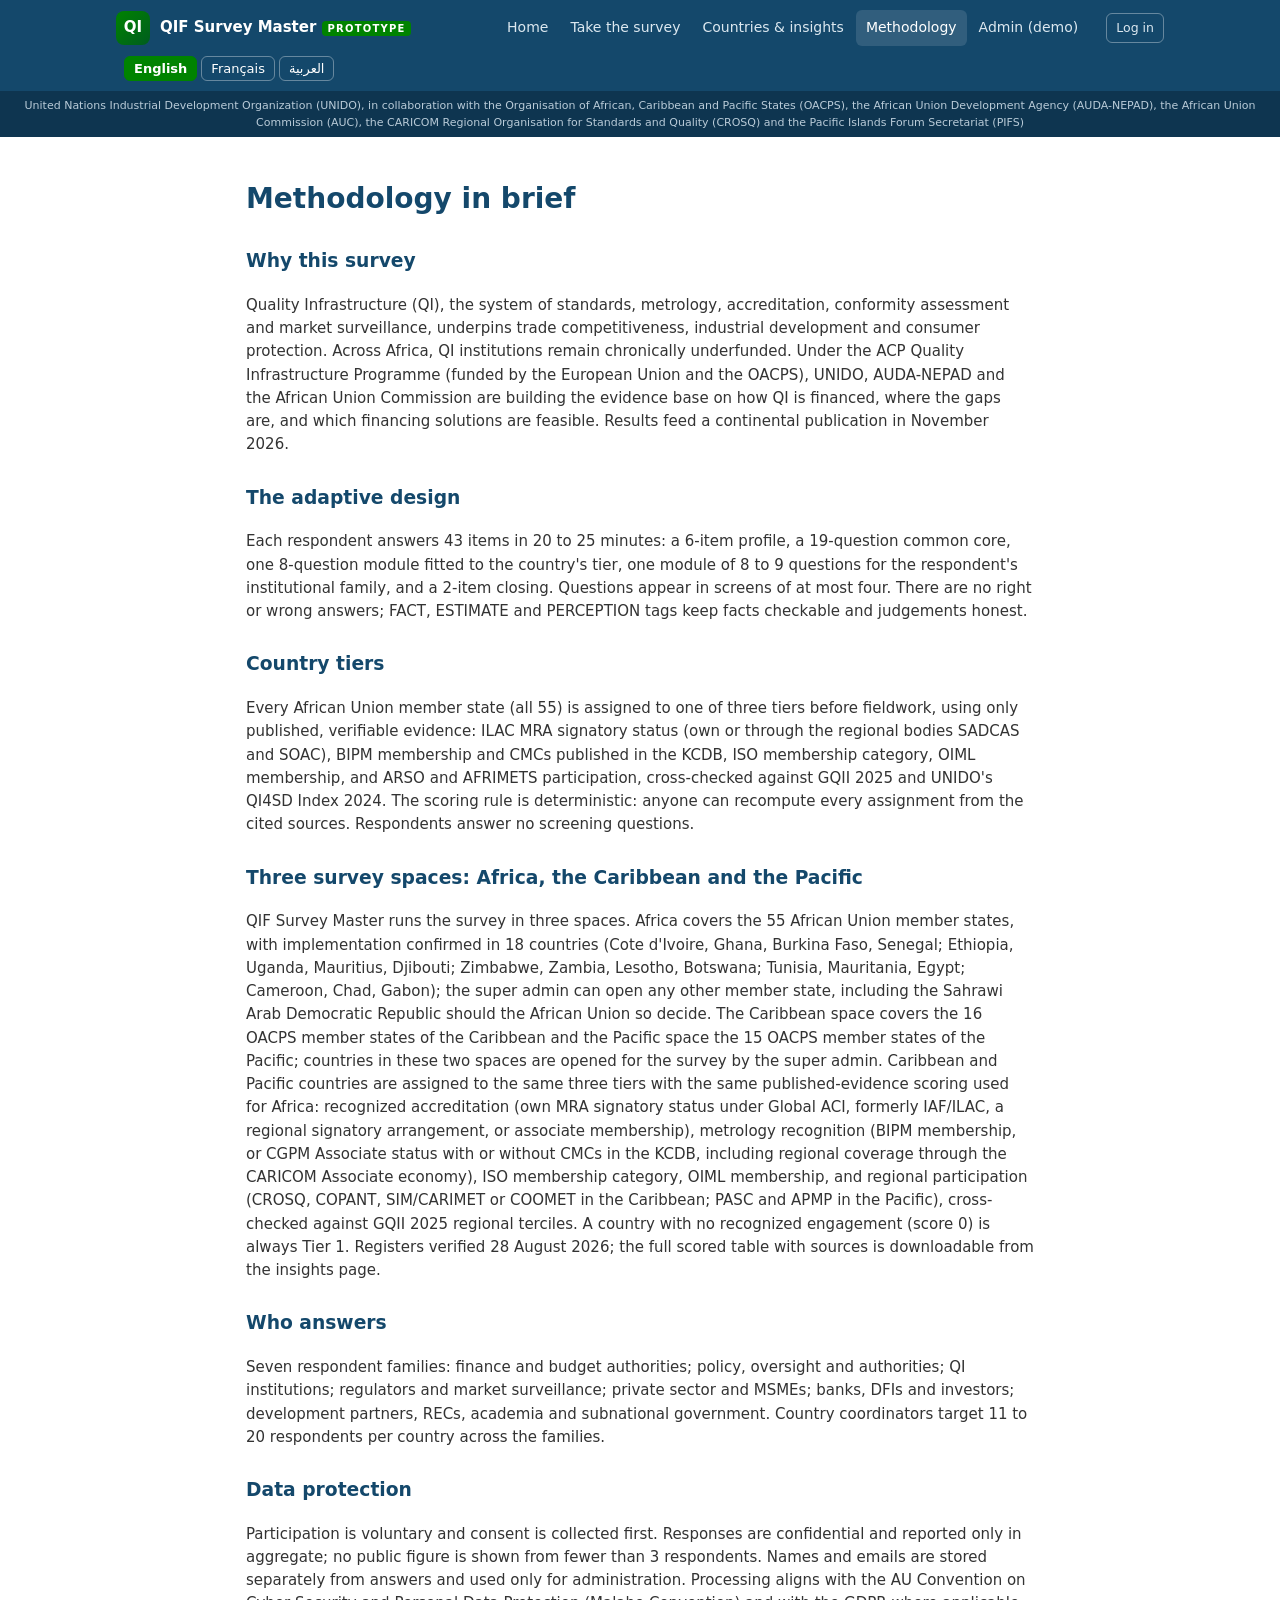
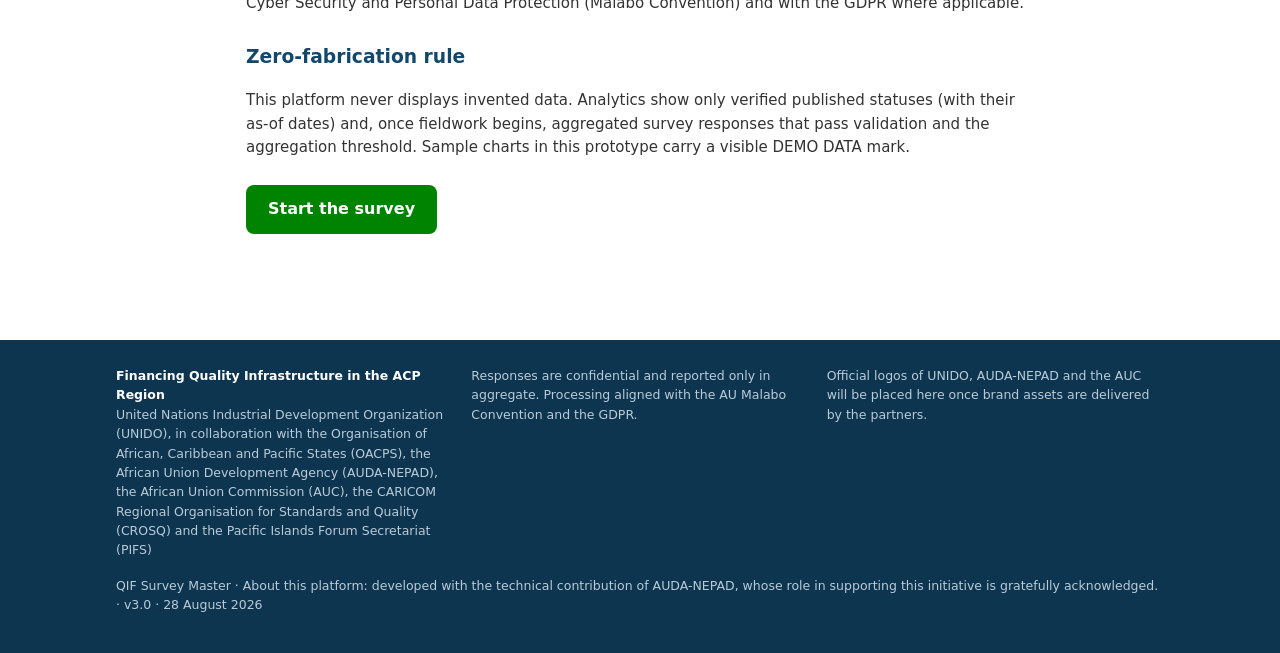
==== commit b821f742: "v3.4: UNIDO-led attribution per super admin review (partners line, ACP Region titles, CROSQ+PIFS, Ab" ====
--- a/about.html
+++ b/about.html
@@ -3,7 +3,7 @@
 <head>
 <meta charset="utf-8">
 <meta name="viewport" content="width=device-width, initial-scale=1">
-<title>Methodology · Financing Quality Infrastructure in Africa</title>
+<title>Methodology · Financing Quality Infrastructure in the ACP Region</title>
 <link rel="icon" href="favicon.svg" type="image/svg+xml">
 <link rel="stylesheet" href="main.css">
 </head>
@@ -57,4 +57,3 @@
 </script>
 </body>
 </html>
-
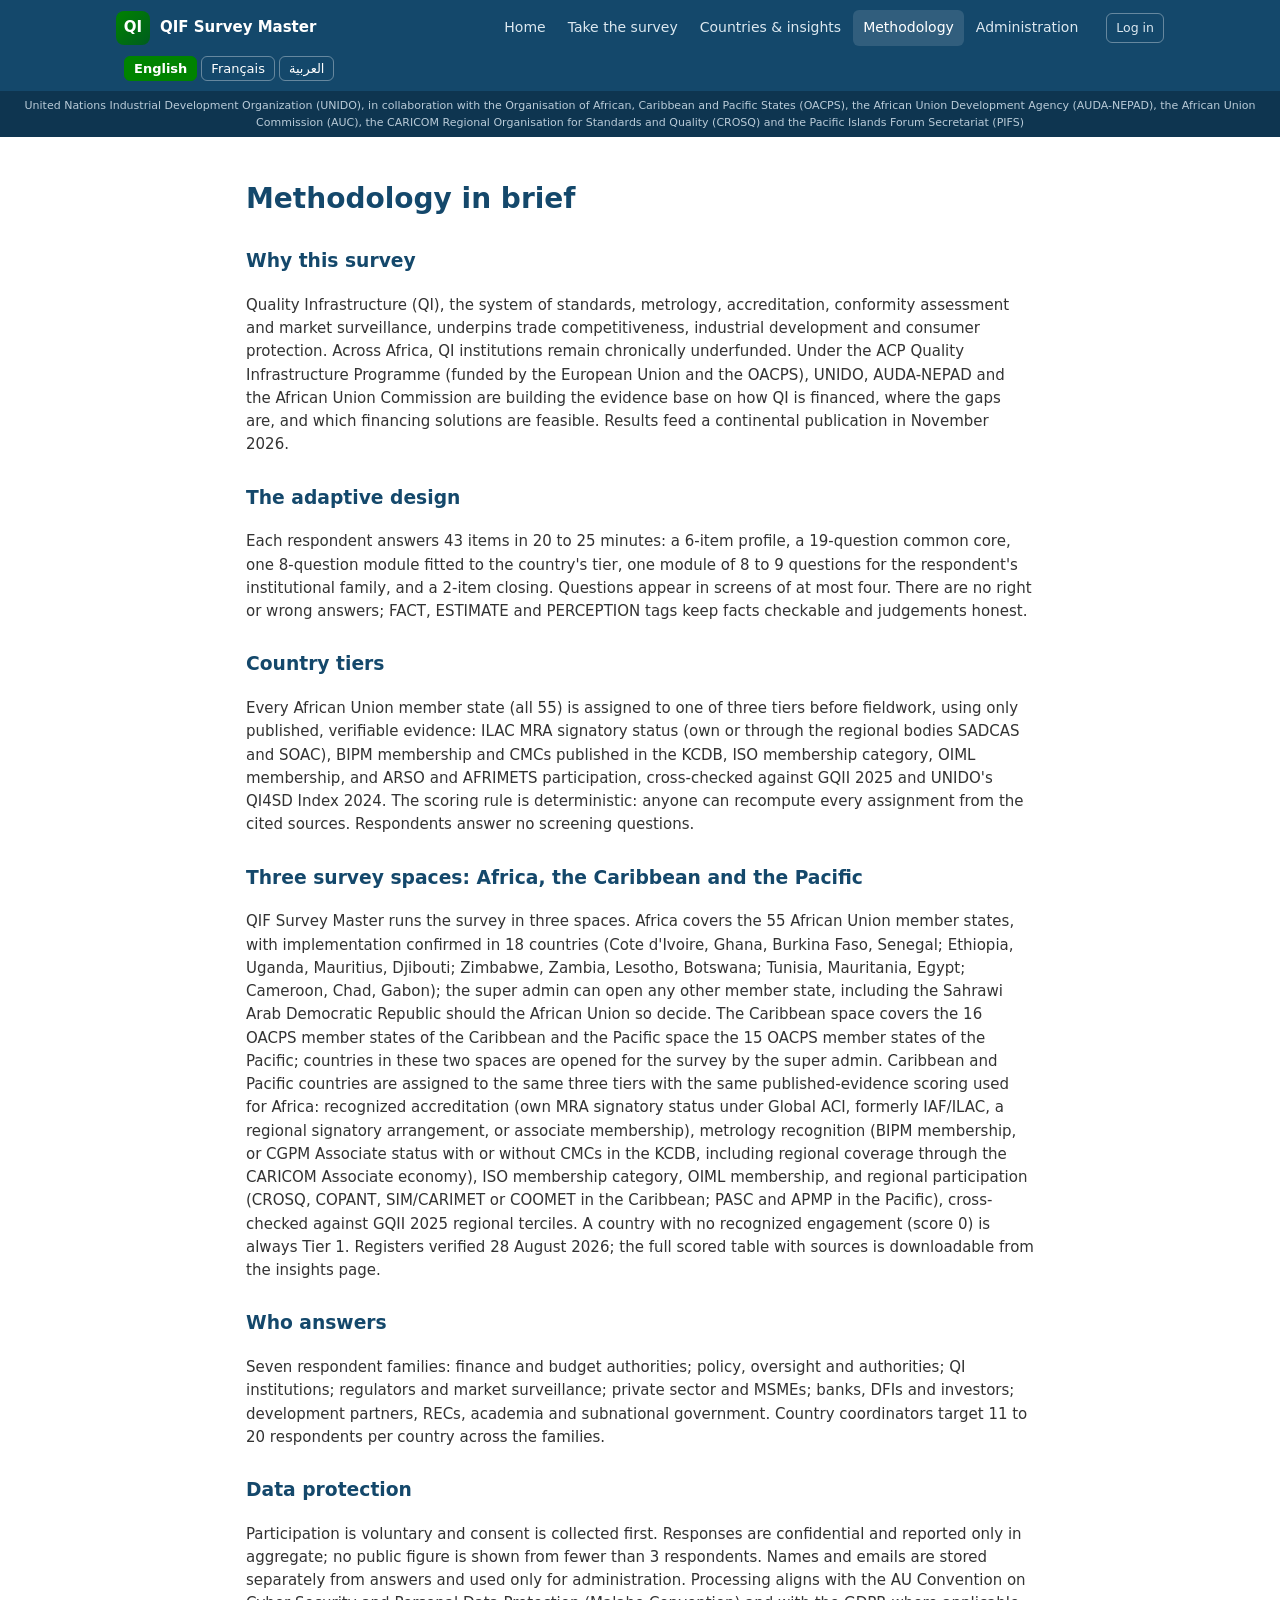
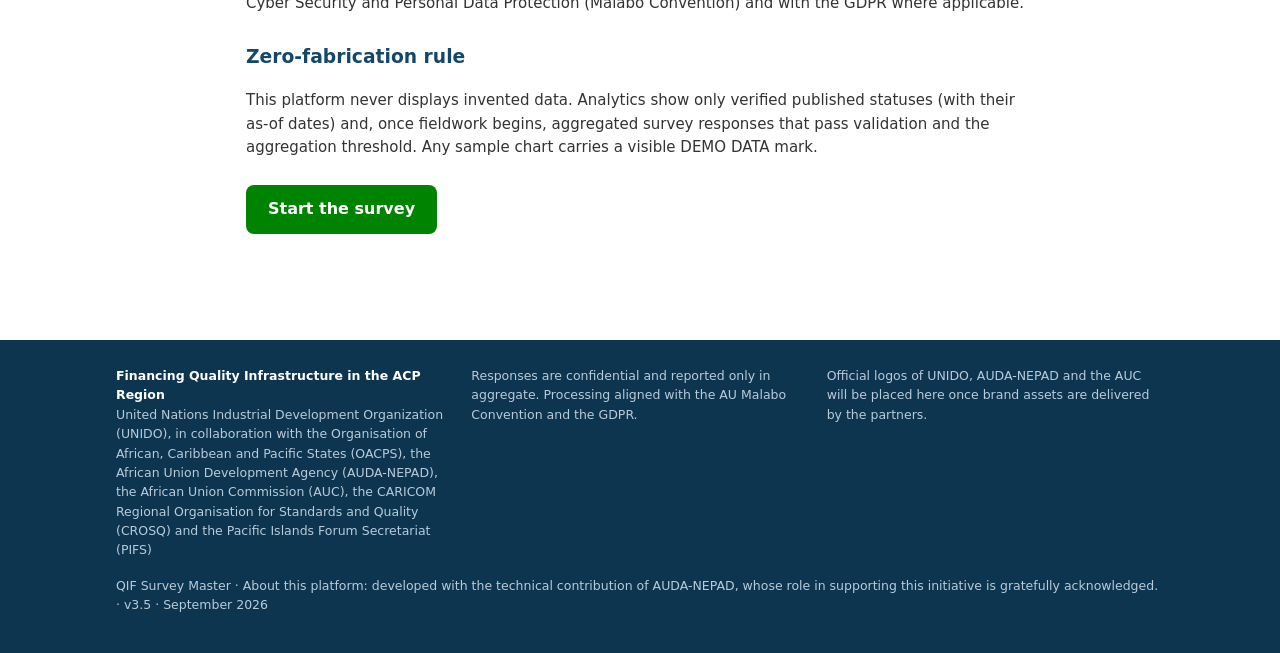
==== commit b631db32: "v3.5.1: remove prototype-era labels from live pages Drop PROTOTYPE badge from the shared header; nav" ====
--- a/about.html
+++ b/about.html
@@ -24,7 +24,7 @@
   ["Three survey spaces: Africa, the Caribbean and the Pacific", "QIF Survey Master runs the survey in three spaces. Africa covers the 55 African Union member states, with implementation confirmed in 18 countries (Cote d'Ivoire, Ghana, Burkina Faso, Senegal; Ethiopia, Uganda, Mauritius, Djibouti; Zimbabwe, Zambia, Lesotho, Botswana; Tunisia, Mauritania, Egypt; Cameroon, Chad, Gabon); the super admin can open any other member state, including the Sahrawi Arab Democratic Republic should the African Union so decide. The Caribbean space covers the 16 OACPS member states of the Caribbean and the Pacific space the 15 OACPS member states of the Pacific; countries in these two spaces are opened for the survey by the super admin. Caribbean and Pacific countries are assigned to the same three tiers with the same published-evidence scoring used for Africa: recognized accreditation (own MRA signatory status under Global ACI, formerly IAF/ILAC, a regional signatory arrangement, or associate membership), metrology recognition (BIPM membership, or CGPM Associate status with or without CMCs in the KCDB, including regional coverage through the CARICOM Associate economy), ISO membership category, OIML membership, and regional participation (CROSQ, COPANT, SIM/CARIMET or COOMET in the Caribbean; PASC and APMP in the Pacific), cross-checked against GQII 2025 regional terciles. A country with no recognized engagement (score 0) is always Tier 1. Registers verified 28 August 2026; the full scored table with sources is downloadable from the insights page."],
   ["Who answers", "Seven respondent families: finance and budget authorities; policy, oversight and authorities; QI institutions; regulators and market surveillance; private sector and MSMEs; banks, DFIs and investors; development partners, RECs, academia and subnational government. Country coordinators target 11 to 20 respondents per country across the families."],
   ["Data protection", "Participation is voluntary and consent is collected first. Responses are confidential and reported only in aggregate; no public figure is shown from fewer than 3 respondents. Names and emails are stored separately from answers and used only for administration. Processing aligns with the AU Convention on Cyber Security and Personal Data Protection (Malabo Convention) and with the GDPR where applicable."],
-  ["Zero-fabrication rule", "This platform never displays invented data. Analytics show only verified published statuses (with their as-of dates) and, once fieldwork begins, aggregated survey responses that pass validation and the aggregation threshold. Sample charts in this prototype carry a visible DEMO DATA mark."]
+  ["Zero-fabrication rule", "This platform never displays invented data. Analytics show only verified published statuses (with their as-of dates) and, once fieldwork begins, aggregated survey responses that pass validation and the aggregation threshold. Any sample chart carries a visible DEMO DATA mark."]
  ],
  fr: [
   ["La méthodologie en bref", ""],
@@ -34,7 +34,7 @@
   ["Trois espaces d'enquête : Afrique, Caraïbes, Pacifique", "QIF Survey Master déploie l'enquête dans trois espaces. L'Afrique couvre les 55 États membres de l'Union africaine, avec une mise en œuvre confirmée dans 18 pays (Côte d'Ivoire, Ghana, Burkina Faso, Sénégal ; Éthiopie, Ouganda, Maurice, Djibouti ; Zimbabwe, Zambie, Lesotho, Botswana ; Tunisie, Mauritanie, Égypte ; Cameroun, Tchad, Gabon) ; le super administrateur peut ouvrir tout autre État membre, y compris la République arabe sahraouie démocratique si l'Union africaine en décide ainsi. L'espace Caraïbes couvre les 16 États membres caribéens de l'OEACP et l'espace Pacifique les 15 États membres pacifiques ; les pays de ces deux espaces sont ouverts par le super administrateur. Les pays des Caraïbes et du Pacifique sont affectés aux trois mêmes paliers avec la même notation fondée sur des données publiées que pour l'Afrique : accréditation reconnue (signataire en propre du MRA sous Global ACI, anciennement IAF/ILAC, dispositif régional signataire ou statut d'associé), reconnaissance métrologique (adhésion au BIPM, statut d'associé à la CGPM avec ou sans CMC dans la KCDB, y compris la couverture régionale via l'économie associée CARICOM), catégorie de membre ISO, adhésion à l'OIML et participation régionale (CROSQ, COPANT, SIM/CARIMET ou COOMET pour les Caraïbes ; PASC et APMP pour le Pacifique), recoupées par les terciles régionaux du GQII 2025. Un pays sans engagement reconnu (score 0) est toujours au palier 1. Registres vérifiés le 28 août 2026 ; la table complète avec sources est téléchargeable depuis la page des données."],
   ["Qui répond", "Sept familles de répondants : autorités des finances et du budget ; politiques, contrôle et autorités ; institutions de l'IQ ; régulateurs et surveillance du marché ; secteur privé et MPME ; banques, IFD et investisseurs ; partenaires, CER, académie et collectivités. Les coordonnateurs nationaux visent 11 à 20 répondants par pays répartis entre les familles."],
   ["Protection des données", "La participation est volontaire et le consentement est recueilli en premier. Les réponses sont confidentielles et publiées uniquement sous forme agrégée ; aucun chiffre public n'est issu de moins de 3 répondants. Les noms et courriels sont conservés séparément des réponses et servent uniquement à l'administration. Le traitement s'aligne sur la Convention de Malabo de l'UA et sur le RGPD lorsqu'il s'applique."],
-  ["Règle de zéro fabrication", "Cette plateforme n'affiche jamais de données inventées. Les analyses ne montrent que des statuts publiés vérifiés (avec leur date de référence) et, dès le début du terrain, des réponses agrégées ayant passé la validation et le seuil d'agrégation. Les graphiques d'exemple de ce prototype portent la mention visible DONNÉES DE DÉMONSTRATION."]
+  ["Règle de zéro fabrication", "Cette plateforme n'affiche jamais de données inventées. Les analyses ne montrent que des statuts publiés vérifiés (avec leur date de référence) et, dès le début du terrain, des réponses agrégées ayant passé la validation et le seuil d'agrégation. Tout graphique d'exemple porte la mention visible DONNÉES DE DÉMONSTRATION."]
  ],
  ar: [
   ["المنهجية باختصار", ""],
@@ -44,7 +44,7 @@
   ["ثلاثة فضاءات للاستبيان: أفريقيا والكاريبي والمحيط الهادئ", "تدير منصة QIF Survey Master الاستبيان في ثلاثة فضاءات. يغطي فضاء أفريقيا الدول الأعضاء الـ55 في الاتحاد الأفريقي، مع تنفيذ مؤكد في 18 بلداً (كوت ديفوار وغانا وبوركينا فاسو والسنغال؛ وإثيوبيا وأوغندا وموريشيوس وجيبوتي؛ وزمبابوي وزامبيا وليسوتو وبوتسوانا؛ وتونس وموريتانيا ومصر؛ والكاميرون وتشاد والغابون)، ويمكن للمشرف العام فتح أي دولة عضو أخرى، بما فيها الجمهورية العربية الصحراوية الديمقراطية إذا قرر الاتحاد الأفريقي ذلك. ويغطي فضاء الكاريبي الدول الـ16 الأعضاء في منظمة الأواكبس من الكاريبي، وفضاء المحيط الهادئ الدول الـ15 الأعضاء من المحيط الهادئ؛ ويفتح المشرف العام بلدان هذين الفضاءين. وتُصنَّف بلدان الكاريبي والمحيط الهادئ في الفئات الثلاث نفسها بالمنهجية نفسها القائمة على أدلة منشورة: الاعتماد المعترف به (صفة الموقِّع المباشر في إطار Global ACI، سابقاً IAF/ILAC، أو ترتيب إقليمي موقِّع أو عضوية منتسبة)، والاعتراف المترولوجي (عضوية المكتب الدولي للأوزان والمقاييس، أو صفة المنتسب للمؤتمر العام مع قدرات منشورة أو دونها، بما في ذلك التغطية الإقليمية عبر اقتصاد كاريكوم المنتسب)، وفئة العضوية في الأيزو، وعضوية المنظمة الدولية للمترولوجيا القانونية، والمشاركة الإقليمية (كروسك وكوبانت وسيم/كاريميت أو كوميت في الكاريبي؛ وباسك وأبمب في المحيط الهادئ)، مع مقارنة بالأثلاث الإقليمية لمؤشر GQII 2025. وأي بلد بلا أي انخراط معترف به (الدرجة صفر) يُصنَّف دائماً في الفئة الأولى. تُحقِّق من السجلات في 28 أغسطس 2026؛ والجدول الكامل مع المصادر قابل للتنزيل من صفحة البيانات."],
   ["من يجيب", "سبع فئات من المجيبين: سلطات المالية والموازنة؛ السياسات والرقابة والهيئات؛ مؤسسات البنية التحتية للجودة؛ الجهات التنظيمية ومراقبة السوق؛ القطاع الخاص والمنشآت الصغرى والصغيرة والمتوسطة؛ المصارف ومؤسسات التمويل الإنمائي والمستثمرون؛ الشركاء والتجمعات الإقليمية والأوساط الأكاديمية والحكومات المحلية. ويستهدف المنسقون الوطنيون من 11 إلى 20 مجيباً في كل بلد موزعين على الفئات."],
   ["حماية البيانات", "المشاركة طوعية وتُجمع الموافقة أولاً. الإجابات سرية ولا تُنشر إلا بشكل مجمّع؛ ولا يُعرض أي رقم علني مستمد من أقل من ثلاثة مجيبين. وتُحفظ الأسماء وعناوين البريد منفصلة عن الإجابات وتُستخدم للأغراض الإدارية فقط. وتتوافق المعالجة مع اتفاقية مالابو للاتحاد الأفريقي ومع اللائحة الأوروبية لحماية البيانات حيثما تنطبق."],
-  ["قاعدة عدم الاختلاق", "لا تعرض هذه المنصة أبداً بيانات مختلَقة. تُظهر التحليلات فقط الحالات المنشورة المُتحقَّق منها (مع تواريخها المرجعية)، وبعد بدء العمل الميداني، الإجابات المجمّعة التي تجتاز التحقق وعتبة التجميع. أما الرسوم التوضيحية في هذا النموذج فتحمل علامة «بيانات توضيحية» ظاهرة."]
+  ["قاعدة عدم الاختلاق", "لا تعرض هذه المنصة أبداً بيانات مختلَقة. تُظهر التحليلات فقط الحالات المنشورة المُتحقَّق منها (مع تواريخها المرجعية)، وبعد بدء العمل الميداني، الإجابات المجمّعة التي تجتاز التحقق وعتبة التجميع. وتحمل أي رسوم توضيحية علامة «بيانات توضيحية» ظاهرة."]
  ]
 };
 var blocks = C[qiLang] || C.en;
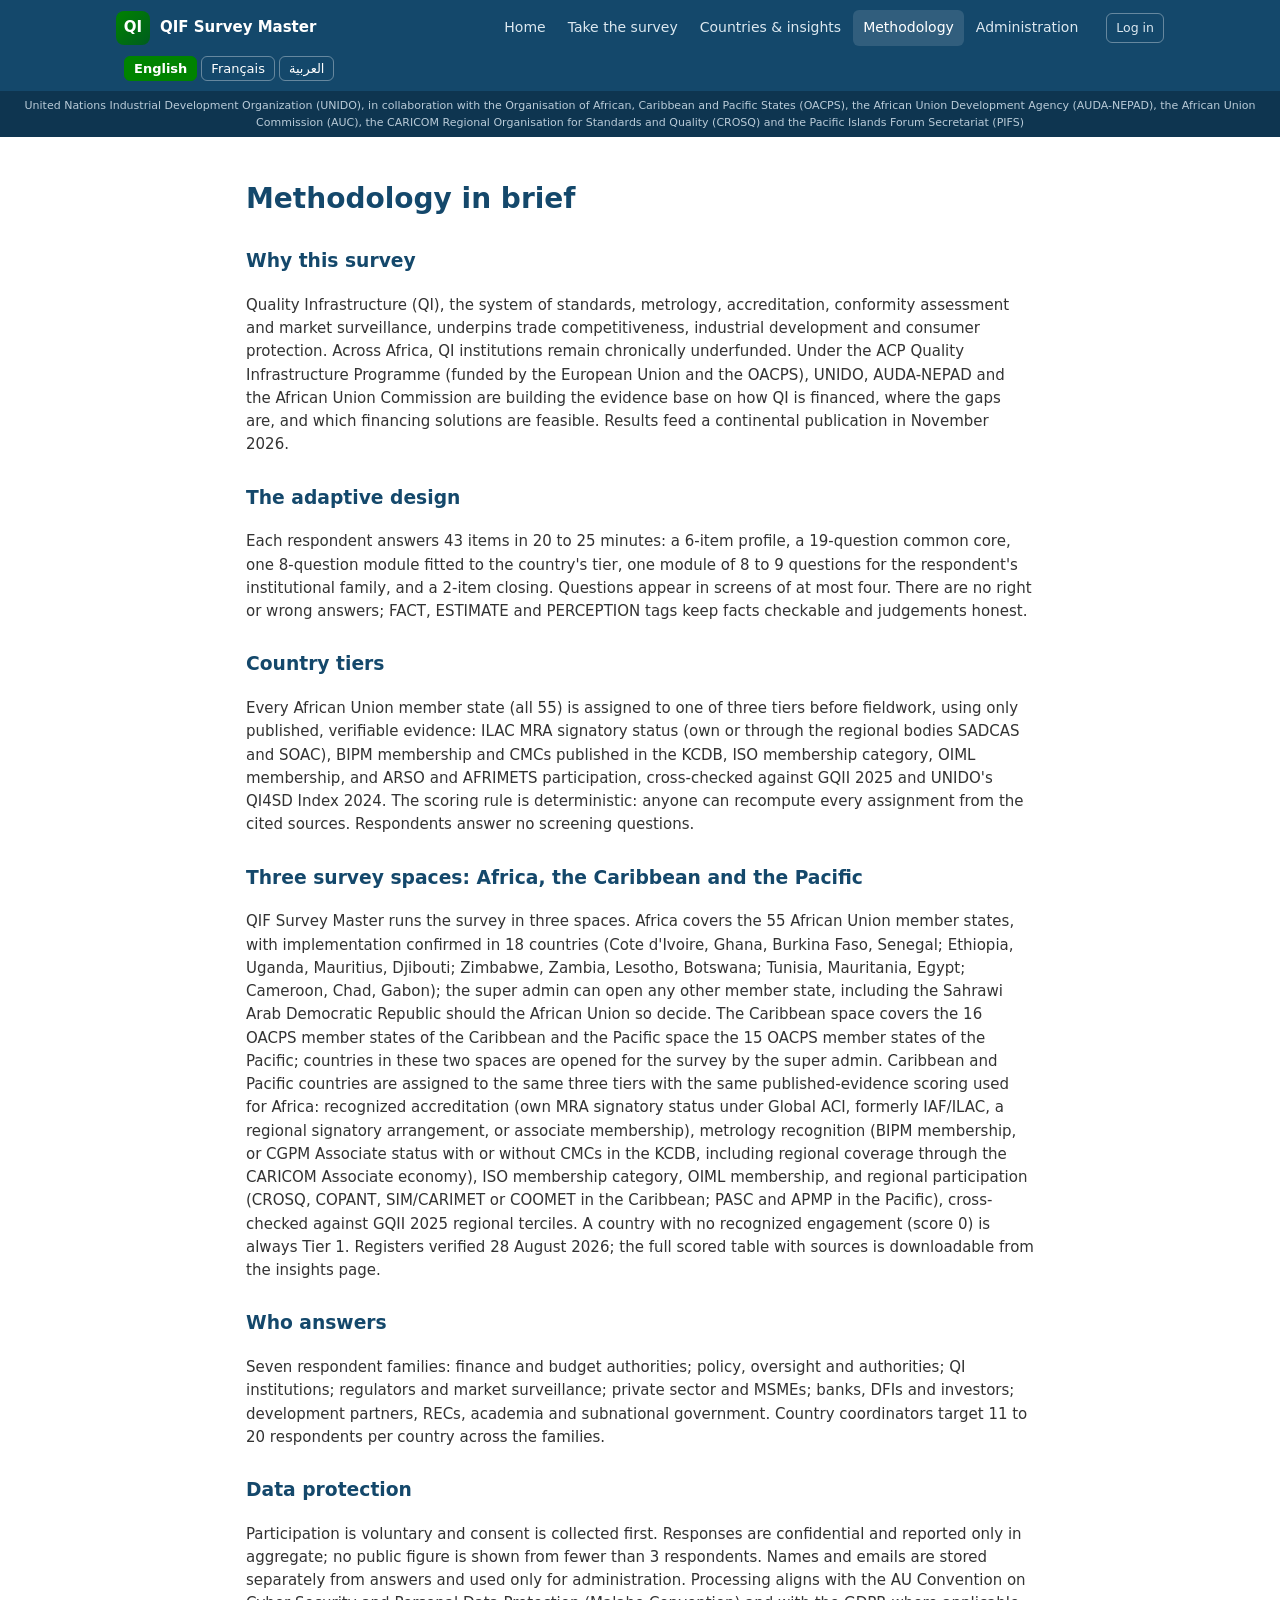
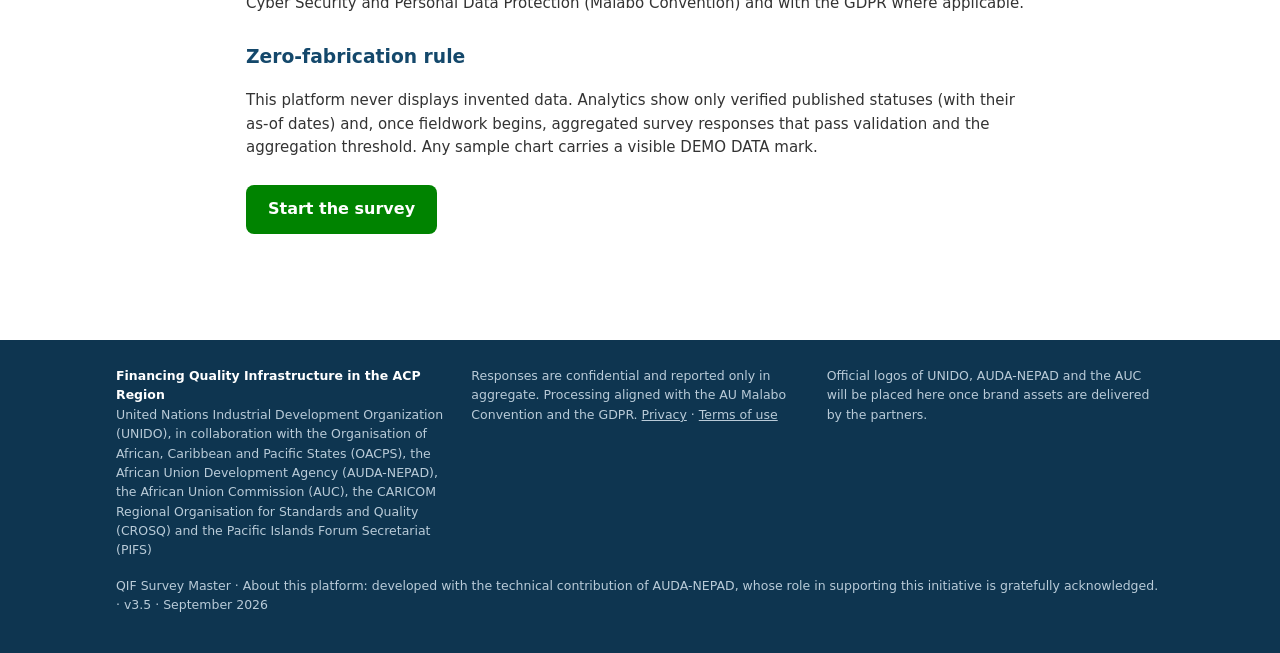
==== commit a41faf03: "v3.6: security and trust hardening A+ security headers (HSTS preload, tightened CSP, COOP/CORP, exte" ====
--- a/about.html
+++ b/about.html
@@ -8,6 +8,7 @@
 <link rel="stylesheet" href="main.css">
 </head>
 <body>
+<noscript><div style="background:#14486B;color:#fff;font:13.5px/1.55 system-ui,Arial,sans-serif;padding:13px 18px;text-align:center">This platform requires JavaScript, which your network appears to be blocking. Please ask your IT service to allow <b>auda-nepad-survey.org</b> and <b>vmvcfhlsloscayhxjdmu.supabase.co</b> (the survey's secure database), or open this site from another network or device.<br>Cette plateforme nécessite JavaScript, que votre réseau semble bloquer. Demandez à votre service informatique d'autoriser <b>auda-nepad-survey.org</b> et <b>vmvcfhlsloscayhxjdmu.supabase.co</b>, ou ouvrez ce site depuis un autre réseau.</div></noscript>
 <main id="main">
   <section class="pad"><div class="wrap" id="content" style="max-width:820px"></div></section>
 </main>
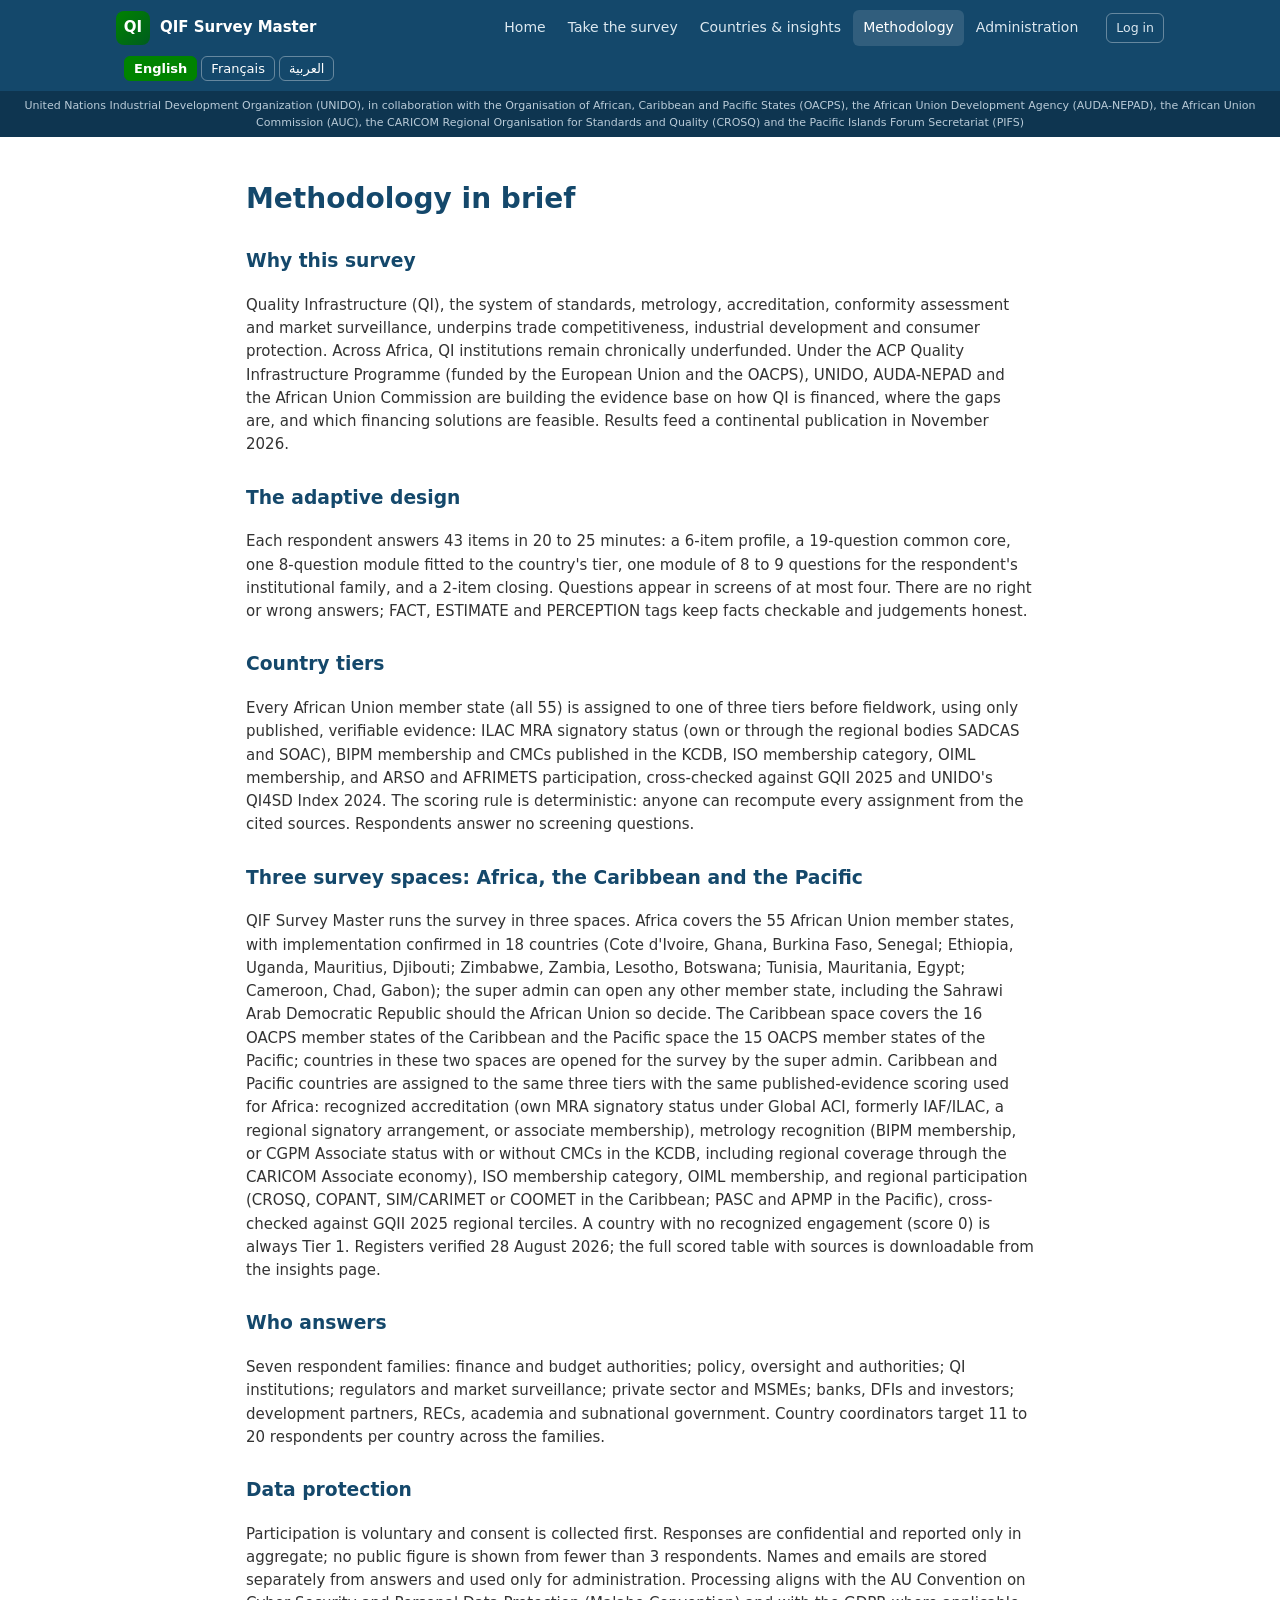
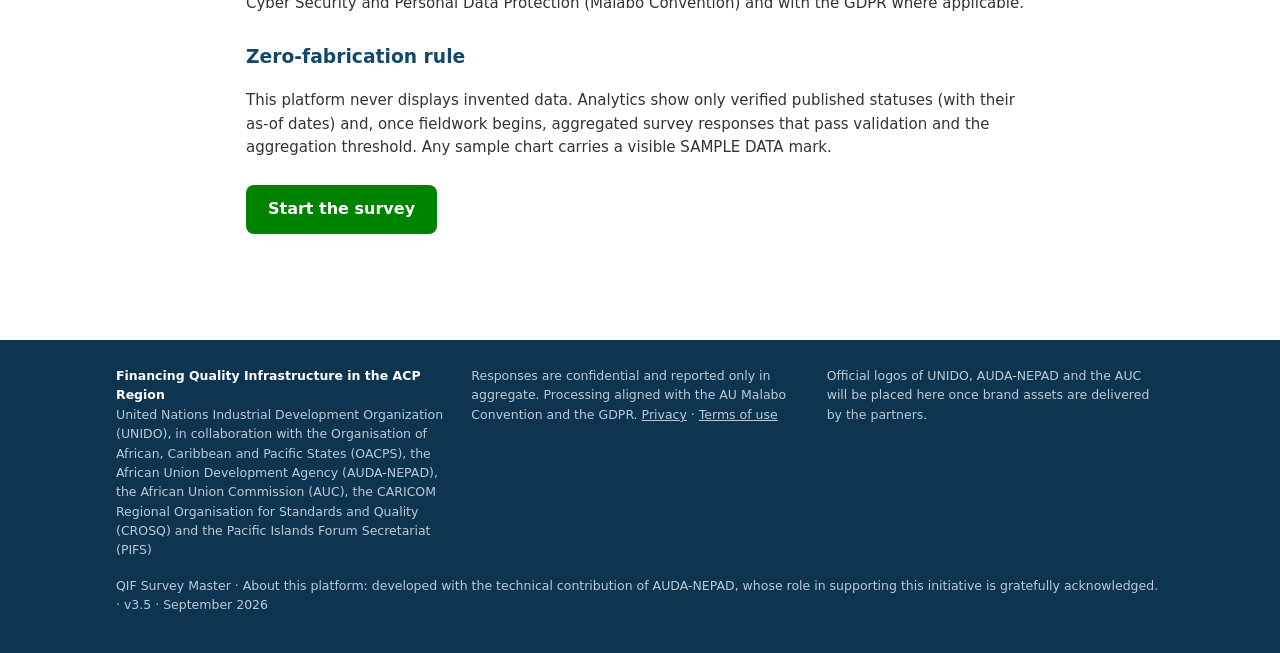
==== commit 65aa53f9: "v3.6.2: hide legacy demo dashboard, DEMO DATA labels become SAMPLE DATA The v2 Coordinator dashboard" ====
--- a/about.html
+++ b/about.html
@@ -25,7 +25,7 @@
   ["Three survey spaces: Africa, the Caribbean and the Pacific", "QIF Survey Master runs the survey in three spaces. Africa covers the 55 African Union member states, with implementation confirmed in 18 countries (Cote d'Ivoire, Ghana, Burkina Faso, Senegal; Ethiopia, Uganda, Mauritius, Djibouti; Zimbabwe, Zambia, Lesotho, Botswana; Tunisia, Mauritania, Egypt; Cameroon, Chad, Gabon); the super admin can open any other member state, including the Sahrawi Arab Democratic Republic should the African Union so decide. The Caribbean space covers the 16 OACPS member states of the Caribbean and the Pacific space the 15 OACPS member states of the Pacific; countries in these two spaces are opened for the survey by the super admin. Caribbean and Pacific countries are assigned to the same three tiers with the same published-evidence scoring used for Africa: recognized accreditation (own MRA signatory status under Global ACI, formerly IAF/ILAC, a regional signatory arrangement, or associate membership), metrology recognition (BIPM membership, or CGPM Associate status with or without CMCs in the KCDB, including regional coverage through the CARICOM Associate economy), ISO membership category, OIML membership, and regional participation (CROSQ, COPANT, SIM/CARIMET or COOMET in the Caribbean; PASC and APMP in the Pacific), cross-checked against GQII 2025 regional terciles. A country with no recognized engagement (score 0) is always Tier 1. Registers verified 28 August 2026; the full scored table with sources is downloadable from the insights page."],
   ["Who answers", "Seven respondent families: finance and budget authorities; policy, oversight and authorities; QI institutions; regulators and market surveillance; private sector and MSMEs; banks, DFIs and investors; development partners, RECs, academia and subnational government. Country coordinators target 11 to 20 respondents per country across the families."],
   ["Data protection", "Participation is voluntary and consent is collected first. Responses are confidential and reported only in aggregate; no public figure is shown from fewer than 3 respondents. Names and emails are stored separately from answers and used only for administration. Processing aligns with the AU Convention on Cyber Security and Personal Data Protection (Malabo Convention) and with the GDPR where applicable."],
-  ["Zero-fabrication rule", "This platform never displays invented data. Analytics show only verified published statuses (with their as-of dates) and, once fieldwork begins, aggregated survey responses that pass validation and the aggregation threshold. Any sample chart carries a visible DEMO DATA mark."]
+  ["Zero-fabrication rule", "This platform never displays invented data. Analytics show only verified published statuses (with their as-of dates) and, once fieldwork begins, aggregated survey responses that pass validation and the aggregation threshold. Any sample chart carries a visible SAMPLE DATA mark."]
  ],
  fr: [
   ["La méthodologie en bref", ""],
@@ -35,7 +35,7 @@
   ["Trois espaces d'enquête : Afrique, Caraïbes, Pacifique", "QIF Survey Master déploie l'enquête dans trois espaces. L'Afrique couvre les 55 États membres de l'Union africaine, avec une mise en œuvre confirmée dans 18 pays (Côte d'Ivoire, Ghana, Burkina Faso, Sénégal ; Éthiopie, Ouganda, Maurice, Djibouti ; Zimbabwe, Zambie, Lesotho, Botswana ; Tunisie, Mauritanie, Égypte ; Cameroun, Tchad, Gabon) ; le super administrateur peut ouvrir tout autre État membre, y compris la République arabe sahraouie démocratique si l'Union africaine en décide ainsi. L'espace Caraïbes couvre les 16 États membres caribéens de l'OEACP et l'espace Pacifique les 15 États membres pacifiques ; les pays de ces deux espaces sont ouverts par le super administrateur. Les pays des Caraïbes et du Pacifique sont affectés aux trois mêmes paliers avec la même notation fondée sur des données publiées que pour l'Afrique : accréditation reconnue (signataire en propre du MRA sous Global ACI, anciennement IAF/ILAC, dispositif régional signataire ou statut d'associé), reconnaissance métrologique (adhésion au BIPM, statut d'associé à la CGPM avec ou sans CMC dans la KCDB, y compris la couverture régionale via l'économie associée CARICOM), catégorie de membre ISO, adhésion à l'OIML et participation régionale (CROSQ, COPANT, SIM/CARIMET ou COOMET pour les Caraïbes ; PASC et APMP pour le Pacifique), recoupées par les terciles régionaux du GQII 2025. Un pays sans engagement reconnu (score 0) est toujours au palier 1. Registres vérifiés le 28 août 2026 ; la table complète avec sources est téléchargeable depuis la page des données."],
   ["Qui répond", "Sept familles de répondants : autorités des finances et du budget ; politiques, contrôle et autorités ; institutions de l'IQ ; régulateurs et surveillance du marché ; secteur privé et MPME ; banques, IFD et investisseurs ; partenaires, CER, académie et collectivités. Les coordonnateurs nationaux visent 11 à 20 répondants par pays répartis entre les familles."],
   ["Protection des données", "La participation est volontaire et le consentement est recueilli en premier. Les réponses sont confidentielles et publiées uniquement sous forme agrégée ; aucun chiffre public n'est issu de moins de 3 répondants. Les noms et courriels sont conservés séparément des réponses et servent uniquement à l'administration. Le traitement s'aligne sur la Convention de Malabo de l'UA et sur le RGPD lorsqu'il s'applique."],
-  ["Règle de zéro fabrication", "Cette plateforme n'affiche jamais de données inventées. Les analyses ne montrent que des statuts publiés vérifiés (avec leur date de référence) et, dès le début du terrain, des réponses agrégées ayant passé la validation et le seuil d'agrégation. Tout graphique d'exemple porte la mention visible DONNÉES DE DÉMONSTRATION."]
+  ["Règle de zéro fabrication", "Cette plateforme n'affiche jamais de données inventées. Les analyses ne montrent que des statuts publiés vérifiés (avec leur date de référence) et, dès le début du terrain, des réponses agrégées ayant passé la validation et le seuil d'agrégation. Tout graphique d'exemple porte la mention visible DONNÉES D'EXEMPLE."]
  ],
  ar: [
   ["المنهجية باختصار", ""],
